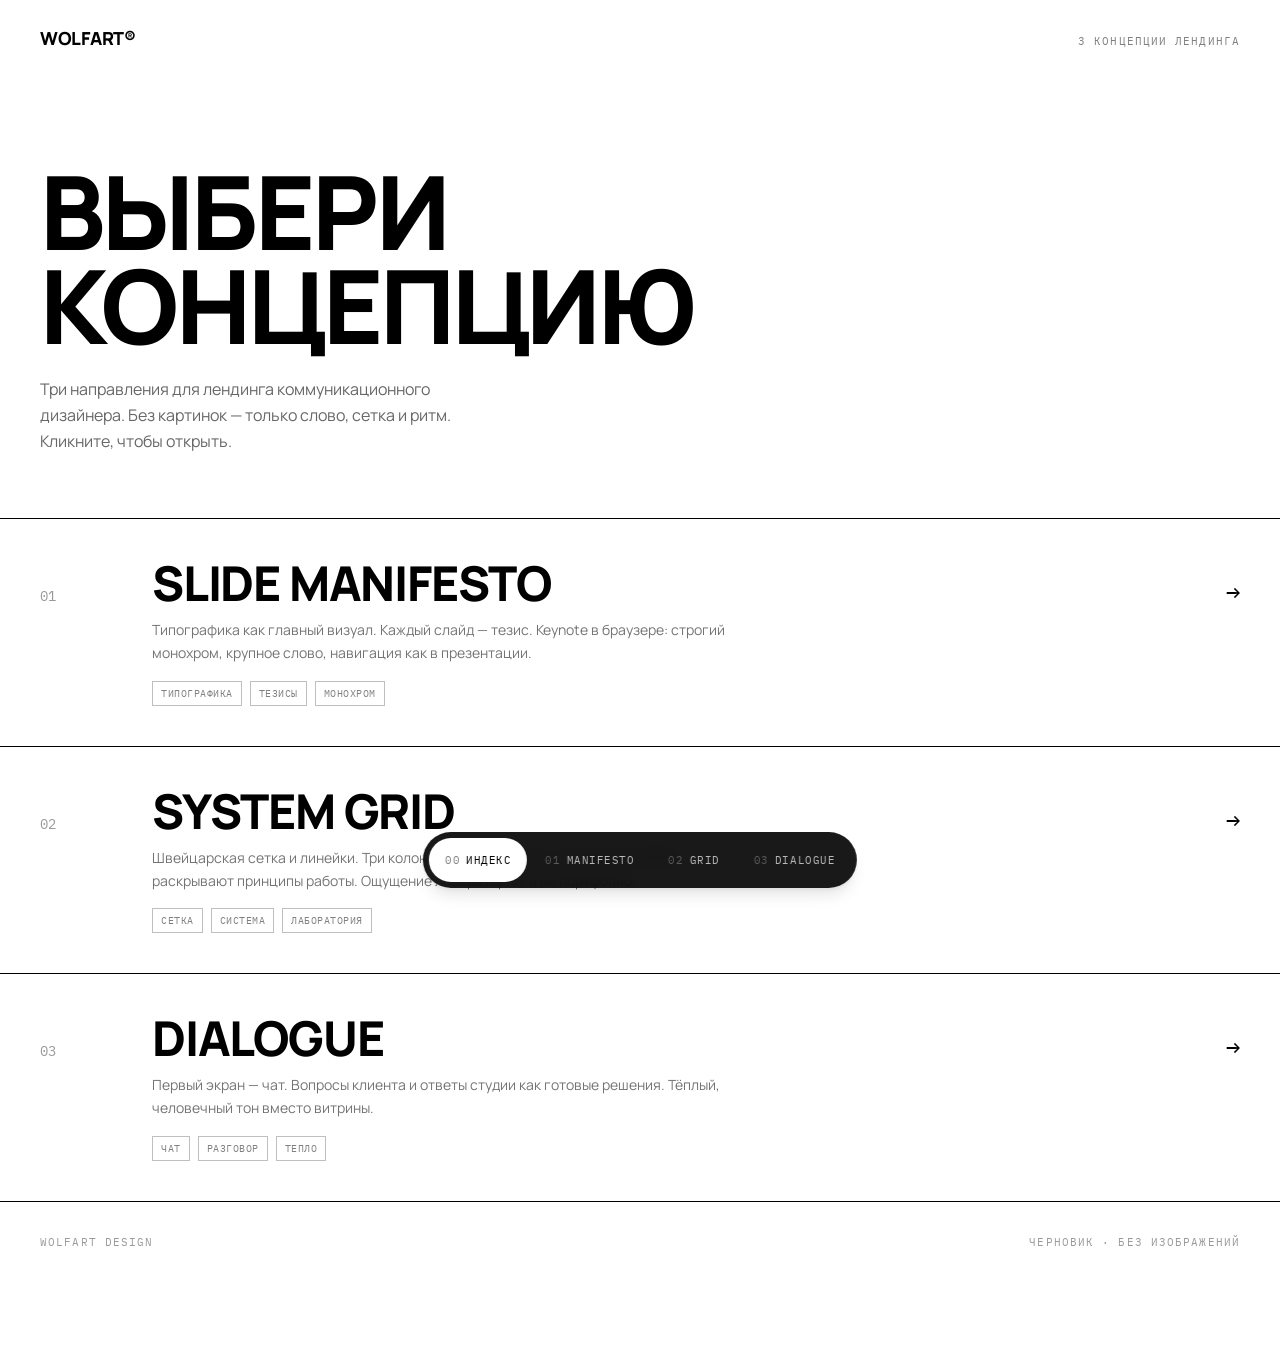
==== index.html @ b58aa755 "Add files via upload" ====
<!doctype html>
<html lang="ru">
  <head>
    <meta charset="UTF-8" />
    <meta name="viewport" content="width=device-width, initial-scale=1.0, viewport-fit=cover" />
    <link rel="preconnect" href="https://fonts.googleapis.com" />
    <link rel="preconnect" href="https://fonts.gstatic.com" crossorigin />
    <link
      href="https://fonts.googleapis.com/css2?family=IBM+Plex+Mono:wght@400;500&family=Manrope:wght@300;400;500;600;700;800&display=swap"
      rel="stylesheet"
    />
    <title>WOLFART Design — 3 концепции лендинга</title>
    <script type="module" crossorigin src="./assets/index-DZqx8m9X.js"></script>
    <link rel="stylesheet" crossorigin href="./assets/index-DM4PFyX5.css">
  </head>
  <body>
    <div id="root"></div>
  </body>
</html>
---- assets/index-DM4PFyX5.css ----
*,:before,:after{--tw-border-spacing-x: 0;--tw-border-spacing-y: 0;--tw-translate-x: 0;--tw-translate-y: 0;--tw-rotate: 0;--tw-skew-x: 0;--tw-skew-y: 0;--tw-scale-x: 1;--tw-scale-y: 1;--tw-pan-x: ;--tw-pan-y: ;--tw-pinch-zoom: ;--tw-scroll-snap-strictness: proximity;--tw-gradient-from-position: ;--tw-gradient-via-position: ;--tw-gradient-to-position: ;--tw-ordinal: ;--tw-slashed-zero: ;--tw-numeric-figure: ;--tw-numeric-spacing: ;--tw-numeric-fraction: ;--tw-ring-inset: ;--tw-ring-offset-width: 0px;--tw-ring-offset-color: #fff;--tw-ring-color: rgb(59 130 246 / .5);--tw-ring-offset-shadow: 0 0 #0000;--tw-ring-shadow: 0 0 #0000;--tw-shadow: 0 0 #0000;--tw-shadow-colored: 0 0 #0000;--tw-blur: ;--tw-brightness: ;--tw-contrast: ;--tw-grayscale: ;--tw-hue-rotate: ;--tw-invert: ;--tw-saturate: ;--tw-sepia: ;--tw-drop-shadow: ;--tw-backdrop-blur: ;--tw-backdrop-brightness: ;--tw-backdrop-contrast: ;--tw-backdrop-grayscale: ;--tw-backdrop-hue-rotate: ;--tw-backdrop-invert: ;--tw-backdrop-opacity: ;--tw-backdrop-saturate: ;--tw-backdrop-sepia: ;--tw-contain-size: ;--tw-contain-layout: ;--tw-contain-paint: ;--tw-contain-style: }::backdrop{--tw-border-spacing-x: 0;--tw-border-spacing-y: 0;--tw-translate-x: 0;--tw-translate-y: 0;--tw-rotate: 0;--tw-skew-x: 0;--tw-skew-y: 0;--tw-scale-x: 1;--tw-scale-y: 1;--tw-pan-x: ;--tw-pan-y: ;--tw-pinch-zoom: ;--tw-scroll-snap-strictness: proximity;--tw-gradient-from-position: ;--tw-gradient-via-position: ;--tw-gradient-to-position: ;--tw-ordinal: ;--tw-slashed-zero: ;--tw-numeric-figure: ;--tw-numeric-spacing: ;--tw-numeric-fraction: ;--tw-ring-inset: ;--tw-ring-offset-width: 0px;--tw-ring-offset-color: #fff;--tw-ring-color: rgb(59 130 246 / .5);--tw-ring-offset-shadow: 0 0 #0000;--tw-ring-shadow: 0 0 #0000;--tw-shadow: 0 0 #0000;--tw-shadow-colored: 0 0 #0000;--tw-blur: ;--tw-brightness: ;--tw-contrast: ;--tw-grayscale: ;--tw-hue-rotate: ;--tw-invert: ;--tw-saturate: ;--tw-sepia: ;--tw-drop-shadow: ;--tw-backdrop-blur: ;--tw-backdrop-brightness: ;--tw-backdrop-contrast: ;--tw-backdrop-grayscale: ;--tw-backdrop-hue-rotate: ;--tw-backdrop-invert: ;--tw-backdrop-opacity: ;--tw-backdrop-saturate: ;--tw-backdrop-sepia: ;--tw-contain-size: ;--tw-contain-layout: ;--tw-contain-paint: ;--tw-contain-style: }*,:before,:after{box-sizing:border-box;border-width:0;border-style:solid;border-color:#e5e7eb}:before,:after{--tw-content: ""}html,:host{line-height:1.5;-webkit-text-size-adjust:100%;-moz-tab-size:4;-o-tab-size:4;tab-size:4;font-family:ui-sans-serif,system-ui,sans-serif,"Apple Color Emoji","Segoe UI Emoji",Segoe UI Symbol,"Noto Color Emoji";font-feature-settings:normal;font-variation-settings:normal;-webkit-tap-highlight-color:transparent}body{margin:0;line-height:inherit}hr{height:0;color:inherit;border-top-width:1px}abbr:where([title]){-webkit-text-decoration:underline dotted;text-decoration:underline dotted}h1,h2,h3,h4,h5,h6{font-size:inherit;font-weight:inherit}a{color:inherit;text-decoration:inherit}b,strong{font-weight:bolder}code,kbd,samp,pre{font-family:ui-monospace,SFMono-Regular,Menlo,Monaco,Consolas,Liberation Mono,Courier New,monospace;font-feature-settings:normal;font-variation-settings:normal;font-size:1em}small{font-size:80%}sub,sup{font-size:75%;line-height:0;position:relative;vertical-align:baseline}sub{bottom:-.25em}sup{top:-.5em}table{text-indent:0;border-color:inherit;border-collapse:collapse}button,input,optgroup,select,textarea{font-family:inherit;font-feature-settings:inherit;font-variation-settings:inherit;font-size:100%;font-weight:inherit;line-height:inherit;letter-spacing:inherit;color:inherit;margin:0;padding:0}button,select{text-transform:none}button,input:where([type=button]),input:where([type=reset]),input:where([type=submit]){-webkit-appearance:button;background-color:transparent;background-image:none}:-moz-focusring{outline:auto}:-moz-ui-invalid{box-shadow:none}progress{vertical-align:baseline}::-webkit-inner-spin-button,::-webkit-outer-spin-button{height:auto}[type=search]{-webkit-appearance:textfield;outline-offset:-2px}::-webkit-search-decoration{-webkit-appearance:none}::-webkit-file-upload-button{-webkit-appearance:button;font:inherit}summary{display:list-item}blockquote,dl,dd,h1,h2,h3,h4,h5,h6,hr,figure,p,pre{margin:0}fieldset{margin:0;padding:0}legend{padding:0}ol,ul,menu{list-style:none;margin:0;padding:0}dialog{padding:0}textarea{resize:vertical}input::-moz-placeholder,textarea::-moz-placeholder{opacity:1;color:#9ca3af}input::placeholder,textarea::placeholder{opacity:1;color:#9ca3af}button,[role=button]{cursor:pointer}:disabled{cursor:default}img,svg,video,canvas,audio,iframe,embed,object{display:block;vertical-align:middle}img,video{max-width:100%;height:auto}[hidden]:where(:not([hidden=until-found])){display:none}:root{--background: 0 0% 100%;--foreground: 240 10% 3.9%;--card: 0 0% 100%;--card-foreground: 240 10% 3.9%;--popover: 0 0% 100%;--popover-foreground: 240 10% 3.9%;--primary: 240 5.9% 10%;--primary-foreground: 0 0% 98%;--secondary: 240 4.8% 95.9%;--secondary-foreground: 240 5.9% 10%;--muted: 240 4.8% 95.9%;--muted-foreground: 240 3.8% 46.1%;--accent: 240 4.8% 95.9%;--accent-foreground: 240 5.9% 10%;--destructive: 0 84.2% 60.2%;--destructive-foreground: 0 0% 98%;--border: 240 5.9% 90%;--input: 240 5.9% 90%;--ring: 240 5.9% 10%;--radius: .625rem;--sidebar-background: 0 0% 98%;--sidebar-foreground: 240 5.3% 26.1%;--sidebar-primary: 240 5.9% 10%;--sidebar-primary-foreground: 0 0% 98%;--sidebar-accent: 240 4.8% 95.9%;--sidebar-accent-foreground: 240 5.9% 10%;--sidebar-border: 220 13% 91%;--sidebar-ring: 217.2 91.2% 59.8%}.dark{--background: 240 10% 3.9%;--foreground: 0 0% 98%;--card: 240 10% 3.9%;--card-foreground: 0 0% 98%;--popover: 240 10% 3.9%;--popover-foreground: 0 0% 98%;--primary: 0 0% 98%;--primary-foreground: 240 5.9% 10%;--secondary: 240 3.7% 15.9%;--secondary-foreground: 0 0% 98%;--muted: 240 3.7% 15.9%;--muted-foreground: 240 5% 64.9%;--accent: 240 3.7% 15.9%;--accent-foreground: 0 0% 98%;--destructive: 0 62.8% 30.6%;--destructive-foreground: 0 0% 98%;--border: 240 3.7% 15.9%;--input: 240 3.7% 15.9%;--ring: 240 4.9% 83.9%;--sidebar-background: 240 5.9% 10%;--sidebar-foreground: 240 4.8% 95.9%;--sidebar-primary: 224.3 76.3% 48%;--sidebar-primary-foreground: 0 0% 100%;--sidebar-accent: 240 3.7% 15.9%;--sidebar-accent-foreground: 240 4.8% 95.9%;--sidebar-border: 240 3.7% 15.9%;--sidebar-ring: 217.2 91.2% 59.8%}*{border-color:hsl(var(--border))}body{background-color:hsl(var(--background));color:hsl(var(--foreground))}.sr-only{position:absolute;width:1px;height:1px;padding:0;margin:-1px;overflow:hidden;clip:rect(0,0,0,0);white-space:nowrap;border-width:0}.pointer-events-none{pointer-events:none}.visible{visibility:visible}.invisible{visibility:hidden}.fixed{position:fixed}.absolute{position:absolute}.relative{position:relative}.inset-0{inset:0}.inset-x-0{left:0;right:0}.inset-y-0{top:0;bottom:0}.-bottom-12{bottom:-3rem}.-left-12{left:-3rem}.-left-4{left:-1rem}.-right-12{right:-3rem}.-top-12{top:-3rem}.bottom-0{bottom:0}.bottom-24{bottom:6rem}.bottom-5{bottom:1.25rem}.left-0{left:0}.left-1\/2{left:50%}.left-2{left:.5rem}.left-5{left:1.25rem}.left-\[50\%\]{left:50%}.right-0{right:0}.right-1{right:.25rem}.right-2{right:.5rem}.right-3{right:.75rem}.right-4{right:1rem}.right-5{right:1.25rem}.top-0{top:0}.top-1\.5{top:.375rem}.top-1\/2{top:50%}.top-3\.5{top:.875rem}.top-4{top:1rem}.top-5{top:1.25rem}.top-\[1px\]{top:1px}.top-\[50\%\]{top:50%}.top-\[60\%\]{top:60%}.top-full{top:100%}.isolate{isolation:isolate}.z-10{z-index:10}.z-20{z-index:20}.z-50{z-index:50}.z-\[1\]{z-index:1}.order-first{order:-9999}.order-last{order:9999}.col-start-2{grid-column-start:2}.row-span-2{grid-row:span 2 / span 2}.row-start-1{grid-row-start:1}.\!m-0{margin:0!important}.-mx-1{margin-left:-.25rem;margin-right:-.25rem}.-my-2{margin-top:-.5rem;margin-bottom:-.5rem}.mx-2{margin-left:.5rem;margin-right:.5rem}.mx-3\.5{margin-left:.875rem;margin-right:.875rem}.mx-auto{margin-left:auto;margin-right:auto}.my-0{margin-top:0;margin-bottom:0}.my-0\.5{margin-top:.125rem;margin-bottom:.125rem}.my-1{margin-top:.25rem;margin-bottom:.25rem}.-ml-4{margin-left:-1rem}.-mt-4{margin-top:-1rem}.mb-2{margin-bottom:.5rem}.mb-3{margin-bottom:.75rem}.mb-6{margin-bottom:1.5rem}.ml-1{margin-left:.25rem}.ml-4{margin-left:1rem}.ml-auto{margin-left:auto}.mt-1\.5{margin-top:.375rem}.mt-10{margin-top:2.5rem}.mt-12{margin-top:3rem}.mt-14{margin-top:3.5rem}.mt-2{margin-top:.5rem}.mt-3{margin-top:.75rem}.mt-4{margin-top:1rem}.mt-6{margin-top:1.5rem}.mt-8{margin-top:2rem}.mt-auto{margin-top:auto}.line-clamp-1{overflow:hidden;display:-webkit-box;-webkit-box-orient:vertical;-webkit-line-clamp:1}.line-clamp-2{overflow:hidden;display:-webkit-box;-webkit-box-orient:vertical;-webkit-line-clamp:2}.block{display:block}.inline-block{display:inline-block}.flex{display:flex}.inline-flex{display:inline-flex}.table{display:table}.table-caption{display:table-caption}.table-cell{display:table-cell}.table-row{display:table-row}.grid{display:grid}.hidden{display:none}.aspect-square{aspect-ratio:1 / 1}.aspect-video{aspect-ratio:16 / 9}.size-10{width:2.5rem;height:2.5rem}.size-2{width:.5rem;height:.5rem}.size-2\.5{width:.625rem;height:.625rem}.size-3{width:.75rem;height:.75rem}.size-3\.5{width:.875rem;height:.875rem}.size-4{width:1rem;height:1rem}.size-6{width:1.5rem;height:1.5rem}.size-7{width:1.75rem;height:1.75rem}.size-8{width:2rem;height:2rem}.size-9{width:2.25rem;height:2.25rem}.size-auto{width:auto;height:auto}.size-full{width:100%;height:100%}.h-1\.5{height:.375rem}.h-10{height:2.5rem}.h-11{height:2.75rem}.h-12{height:3rem}.h-2{height:.5rem}.h-2\.5{height:.625rem}.h-4{height:1rem}.h-5{height:1.25rem}.h-6{height:1.5rem}.h-7{height:1.75rem}.h-8{height:2rem}.h-9{height:2.25rem}.h-\[1\.15rem\]{height:1.15rem}.h-\[2px\]{height:2px}.h-\[46vh\]{height:46vh}.h-\[calc\(100\%-1px\)\]{height:calc(100% - 1px)}.h-\[var\(--radix-navigation-menu-viewport-height\)\]{height:var(--radix-navigation-menu-viewport-height)}.h-\[var\(--radix-select-trigger-height\)\]{height:var(--radix-select-trigger-height)}.h-auto{height:auto}.h-full{height:100%}.h-px{height:1px}.h-svh{height:100svh}.max-h-\[300px\]{max-height:300px}.min-h-0{min-height:0px}.min-h-16{min-height:4rem}.min-h-4{min-height:1rem}.min-h-\[100dvh\]{min-height:100dvh}.min-h-\[320px\]{min-height:320px}.min-h-\[44px\]{min-height:44px}.min-h-svh{min-height:100svh}.w-0{width:0px}.w-1{width:.25rem}.w-1\.5{width:.375rem}.w-11{width:2.75rem}.w-12{width:3rem}.w-2{width:.5rem}.w-2\.5{width:.625rem}.w-3{width:.75rem}.w-3\/4{width:75%}.w-4{width:1rem}.w-5{width:1.25rem}.w-64{width:16rem}.w-72{width:18rem}.w-8{width:2rem}.w-9{width:2.25rem}.w-\[100px\]{width:100px}.w-auto{width:auto}.w-fit{width:-moz-fit-content;width:fit-content}.w-full{width:100%}.w-max{width:-moz-max-content;width:max-content}.w-px{width:1px}.min-w-0{min-width:0px}.min-w-10{min-width:2.5rem}.min-w-5{min-width:1.25rem}.min-w-8{min-width:2rem}.min-w-9{min-width:2.25rem}.min-w-\[12rem\]{min-width:12rem}.min-w-\[8rem\]{min-width:8rem}.min-w-\[var\(--radix-select-trigger-width\)\]{min-width:var(--radix-select-trigger-width)}.max-w-3xl{max-width:48rem}.max-w-\[85\%\]{max-width:85%}.max-w-\[calc\(100\%-2rem\)\]{max-width:calc(100% - 2rem)}.max-w-lg{max-width:32rem}.max-w-max{max-width:-moz-max-content;max-width:max-content}.max-w-md{max-width:28rem}.max-w-sm{max-width:24rem}.max-w-xl{max-width:36rem}.flex-1{flex:1 1 0%}.shrink-0{flex-shrink:0}.grow{flex-grow:1}.grow-0{flex-grow:0}.basis-full{flex-basis:100%}.caption-bottom{caption-side:bottom}.border-collapse{border-collapse:collapse}.-translate-x-1\/2{--tw-translate-x: -50%;transform:translate(var(--tw-translate-x),var(--tw-translate-y)) rotate(var(--tw-rotate)) skew(var(--tw-skew-x)) skewY(var(--tw-skew-y)) scaleX(var(--tw-scale-x)) scaleY(var(--tw-scale-y))}.-translate-x-px{--tw-translate-x: -1px;transform:translate(var(--tw-translate-x),var(--tw-translate-y)) rotate(var(--tw-rotate)) skew(var(--tw-skew-x)) skewY(var(--tw-skew-y)) scaleX(var(--tw-scale-x)) scaleY(var(--tw-scale-y))}.-translate-y-1\/2{--tw-translate-y: -50%;transform:translate(var(--tw-translate-x),var(--tw-translate-y)) rotate(var(--tw-rotate)) skew(var(--tw-skew-x)) skewY(var(--tw-skew-y)) scaleX(var(--tw-scale-x)) scaleY(var(--tw-scale-y))}.translate-x-\[-50\%\]{--tw-translate-x: -50%;transform:translate(var(--tw-translate-x),var(--tw-translate-y)) rotate(var(--tw-rotate)) skew(var(--tw-skew-x)) skewY(var(--tw-skew-y)) scaleX(var(--tw-scale-x)) scaleY(var(--tw-scale-y))}.translate-x-px{--tw-translate-x: 1px;transform:translate(var(--tw-translate-x),var(--tw-translate-y)) rotate(var(--tw-rotate)) skew(var(--tw-skew-x)) skewY(var(--tw-skew-y)) scaleX(var(--tw-scale-x)) scaleY(var(--tw-scale-y))}.translate-y-0\.5{--tw-translate-y: .125rem;transform:translate(var(--tw-translate-x),var(--tw-translate-y)) rotate(var(--tw-rotate)) skew(var(--tw-skew-x)) skewY(var(--tw-skew-y)) scaleX(var(--tw-scale-x)) scaleY(var(--tw-scale-y))}.translate-y-\[-50\%\]{--tw-translate-y: -50%;transform:translate(var(--tw-translate-x),var(--tw-translate-y)) rotate(var(--tw-rotate)) skew(var(--tw-skew-x)) skewY(var(--tw-skew-y)) scaleX(var(--tw-scale-x)) scaleY(var(--tw-scale-y))}.translate-y-\[calc\(-50\%_-_2px\)\]{--tw-translate-y: calc(-50% - 2px) ;transform:translate(var(--tw-translate-x),var(--tw-translate-y)) rotate(var(--tw-rotate)) skew(var(--tw-skew-x)) skewY(var(--tw-skew-y)) scaleX(var(--tw-scale-x)) scaleY(var(--tw-scale-y))}.rotate-45{--tw-rotate: 45deg;transform:translate(var(--tw-translate-x),var(--tw-translate-y)) rotate(var(--tw-rotate)) skew(var(--tw-skew-x)) skewY(var(--tw-skew-y)) scaleX(var(--tw-scale-x)) scaleY(var(--tw-scale-y))}.rotate-90{--tw-rotate: 90deg;transform:translate(var(--tw-translate-x),var(--tw-translate-y)) rotate(var(--tw-rotate)) skew(var(--tw-skew-x)) skewY(var(--tw-skew-y)) scaleX(var(--tw-scale-x)) scaleY(var(--tw-scale-y))}.scale-150{--tw-scale-x: 1.5;--tw-scale-y: 1.5;transform:translate(var(--tw-translate-x),var(--tw-translate-y)) rotate(var(--tw-rotate)) skew(var(--tw-skew-x)) skewY(var(--tw-skew-y)) scaleX(var(--tw-scale-x)) scaleY(var(--tw-scale-y))}.transform{transform:translate(var(--tw-translate-x),var(--tw-translate-y)) rotate(var(--tw-rotate)) skew(var(--tw-skew-x)) skewY(var(--tw-skew-y)) scaleX(var(--tw-scale-x)) scaleY(var(--tw-scale-y))}@keyframes caret-blink{0%,70%,to{opacity:1}20%,50%{opacity:0}}.animate-caret-blink{animation:caret-blink 1.25s ease-out infinite}@keyframes pulse{50%{opacity:.5}}.animate-pulse{animation:pulse 2s cubic-bezier(.4,0,.6,1) infinite}@keyframes spin{to{transform:rotate(360deg)}}.animate-spin{animation:spin 1s linear infinite}.cursor-default{cursor:default}.cursor-text{cursor:text}.touch-none{touch-action:none}.select-none{-webkit-user-select:none;-moz-user-select:none;user-select:none}.resize-none{resize:none}.scroll-my-1{scroll-margin-top:.25rem;scroll-margin-bottom:.25rem}.scroll-py-1{scroll-padding-top:.25rem;scroll-padding-bottom:.25rem}.list-disc{list-style-type:disc}.list-none{list-style-type:none}.auto-rows-min{grid-auto-rows:min-content}.grid-cols-2{grid-template-columns:repeat(2,minmax(0,1fr))}.grid-cols-\[0_1fr\]{grid-template-columns:0 1fr}.grid-cols-\[2\.5rem_1fr_auto\]{grid-template-columns:2.5rem 1fr auto}.grid-cols-\[3rem_1fr\]{grid-template-columns:3rem 1fr}.grid-rows-\[0fr\]{grid-template-rows:0fr}.grid-rows-\[1fr\]{grid-template-rows:1fr}.grid-rows-\[auto_auto\]{grid-template-rows:auto auto}.flex-row{flex-direction:row}.flex-col{flex-direction:column}.flex-col-reverse{flex-direction:column-reverse}.flex-wrap{flex-wrap:wrap}.place-content-center{place-content:center}.items-start{align-items:flex-start}.items-end{align-items:flex-end}.items-center{align-items:center}.items-baseline{align-items:baseline}.items-stretch{align-items:stretch}.justify-start{justify-content:flex-start}.justify-center{justify-content:center}.justify-between{justify-content:space-between}.justify-items-start{justify-items:start}.gap-0\.5{gap:.125rem}.gap-1{gap:.25rem}.gap-1\.5{gap:.375rem}.gap-10{gap:2.5rem}.gap-2{gap:.5rem}.gap-2\.5{gap:.625rem}.gap-3{gap:.75rem}.gap-4{gap:1rem}.gap-6{gap:1.5rem}.gap-7{gap:1.75rem}.gap-\[--spacing\(var\(--gap\)\)\]{gap:var(--spacing(var(--gap)))}.gap-x-8{-moz-column-gap:2rem;column-gap:2rem}.gap-y-0\.5{row-gap:.125rem}.gap-y-3{row-gap:.75rem}.divide-y>:not([hidden])~:not([hidden]){--tw-divide-y-reverse: 0;border-top-width:calc(1px * calc(1 - var(--tw-divide-y-reverse)));border-bottom-width:calc(1px * var(--tw-divide-y-reverse))}.divide-black\/10>:not([hidden])~:not([hidden]){border-color:#0000001a}.self-start{align-self:flex-start}.self-end{align-self:flex-end}.self-center{align-self:center}.self-stretch{align-self:stretch}.justify-self-end{justify-self:end}.overflow-auto{overflow:auto}.overflow-hidden{overflow:hidden}.overflow-x-auto{overflow-x:auto}.overflow-y-auto{overflow-y:auto}.overflow-x-hidden{overflow-x:hidden}.whitespace-nowrap{white-space:nowrap}.text-balance{text-wrap:balance}.break-words{overflow-wrap:break-word}.rounded-2xl{border-radius:1rem}.rounded-3xl{border-radius:1.5rem}.rounded-\[2px\]{border-radius:2px}.rounded-\[4px\]{border-radius:4px}.rounded-\[calc\(var\(--radius\)-5px\)\]{border-radius:calc(var(--radius) - 5px)}.rounded-\[inherit\]{border-radius:inherit}.rounded-full{border-radius:9999px}.rounded-lg{border-radius:var(--radius)}.rounded-md{border-radius:calc(var(--radius) - 2px)}.rounded-none{border-radius:0}.rounded-sm{border-radius:calc(var(--radius) - 4px)}.rounded-xl{border-radius:calc(var(--radius) + 4px)}.rounded-xs{border-radius:calc(var(--radius) - 6px)}.rounded-l-md{border-top-left-radius:calc(var(--radius) - 2px);border-bottom-left-radius:calc(var(--radius) - 2px)}.rounded-r-md{border-top-right-radius:calc(var(--radius) - 2px);border-bottom-right-radius:calc(var(--radius) - 2px)}.rounded-bl-sm{border-bottom-left-radius:calc(var(--radius) - 4px)}.rounded-br-sm{border-bottom-right-radius:calc(var(--radius) - 4px)}.rounded-tl-sm{border-top-left-radius:calc(var(--radius) - 4px)}.border{border-width:1px}.border-0{border-width:0px}.border-\[1\.5px\]{border-width:1.5px}.border-y{border-top-width:1px;border-bottom-width:1px}.border-b{border-bottom-width:1px}.border-l{border-left-width:1px}.border-r{border-right-width:1px}.border-t{border-top-width:1px}.border-dashed{border-style:dashed}.border-\[\#e5e5e5\]{--tw-border-opacity: 1;border-color:rgb(229 229 229 / var(--tw-border-opacity, 1))}.border-black{--tw-border-opacity: 1;border-color:rgb(0 0 0 / var(--tw-border-opacity, 1))}.border-black\/10{border-color:#0000001a}.border-black\/25{border-color:#00000040}.border-black\/30{border-color:#0000004d}.border-border{border-color:hsl(var(--border))}.border-border\/50{border-color:hsl(var(--border) / .5)}.border-input{border-color:hsl(var(--input))}.border-primary{border-color:hsl(var(--primary))}.border-sidebar-border{border-color:hsl(var(--sidebar-border))}.border-transparent{border-color:transparent}.border-white\/15{border-color:#ffffff26}.border-white\/25{border-color:#ffffff40}.border-l-transparent{border-left-color:transparent}.border-t-transparent{border-top-color:transparent}.bg-\[\#1a1a1a\]{--tw-bg-opacity: 1;background-color:rgb(26 26 26 / var(--tw-bg-opacity, 1))}.bg-\[\#e30613\]{--tw-bg-opacity: 1;background-color:rgb(227 6 19 / var(--tw-bg-opacity, 1))}.bg-\[\#e5e5e5\]{--tw-bg-opacity: 1;background-color:rgb(229 229 229 / var(--tw-bg-opacity, 1))}.bg-\[\#fafafa\]{--tw-bg-opacity: 1;background-color:rgb(250 250 250 / var(--tw-bg-opacity, 1))}.bg-\[\#ff0\]{--tw-bg-opacity: 1;background-color:rgb(255 255 0 / var(--tw-bg-opacity, 1))}.bg-accent{background-color:hsl(var(--accent))}.bg-background{background-color:hsl(var(--background))}.bg-black{--tw-bg-opacity: 1;background-color:rgb(0 0 0 / var(--tw-bg-opacity, 1))}.bg-black\/10{background-color:#0000001a}.bg-black\/25{background-color:#00000040}.bg-black\/50{background-color:#00000080}.bg-black\/60{background-color:#0009}.bg-black\/90{background-color:#000000e6}.bg-border{background-color:hsl(var(--border))}.bg-card{background-color:hsl(var(--card))}.bg-destructive{--tw-bg-opacity: 1;background-color:hsl(var(--destructive) / var(--tw-bg-opacity, 1))}.bg-foreground{background-color:hsl(var(--foreground))}.bg-green-500{--tw-bg-opacity: 1;background-color:rgb(34 197 94 / var(--tw-bg-opacity, 1))}.bg-input{background-color:hsl(var(--input))}.bg-muted{background-color:hsl(var(--muted))}.bg-muted\/50{background-color:hsl(var(--muted) / .5)}.bg-popover{background-color:hsl(var(--popover))}.bg-primary{background-color:hsl(var(--primary))}.bg-primary\/20{background-color:hsl(var(--primary) / .2)}.bg-secondary{background-color:hsl(var(--secondary))}.bg-sidebar{background-color:hsl(var(--sidebar-background))}.bg-sidebar-border{background-color:hsl(var(--sidebar-border))}.bg-transparent{background-color:transparent}.bg-white{--tw-bg-opacity: 1;background-color:rgb(255 255 255 / var(--tw-bg-opacity, 1))}.bg-white\/15{background-color:#ffffff26}.bg-white\/30{background-color:#ffffff4d}.fill-current{fill:currentColor}.fill-foreground{fill:hsl(var(--foreground))}.fill-primary{fill:hsl(var(--primary))}.p-0{padding:0}.p-1{padding:.25rem}.p-2{padding:.5rem}.p-3{padding:.75rem}.p-4{padding:1rem}.p-5{padding:1.25rem}.p-6{padding:1.5rem}.p-\[3px\]{padding:3px}.p-px{padding:1px}.px-1{padding-left:.25rem;padding-right:.25rem}.px-1\.5{padding-left:.375rem;padding-right:.375rem}.px-2{padding-left:.5rem;padding-right:.5rem}.px-2\.5{padding-left:.625rem;padding-right:.625rem}.px-3{padding-left:.75rem;padding-right:.75rem}.px-4{padding-left:1rem;padding-right:1rem}.px-5{padding-left:1.25rem;padding-right:1.25rem}.px-6{padding-left:1.5rem;padding-right:1.5rem}.py-0\.5{padding-top:.125rem;padding-bottom:.125rem}.py-1{padding-top:.25rem;padding-bottom:.25rem}.py-1\.5{padding-top:.375rem;padding-bottom:.375rem}.py-14{padding-top:3.5rem;padding-bottom:3.5rem}.py-16{padding-top:4rem;padding-bottom:4rem}.py-2{padding-top:.5rem;padding-bottom:.5rem}.py-20{padding-top:5rem;padding-bottom:5rem}.py-3{padding-top:.75rem;padding-bottom:.75rem}.py-3\.5{padding-top:.875rem;padding-bottom:.875rem}.py-4{padding-top:1rem;padding-bottom:1rem}.py-5{padding-top:1.25rem;padding-bottom:1.25rem}.py-6{padding-top:1.5rem;padding-bottom:1.5rem}.py-8{padding-top:2rem;padding-bottom:2rem}.pb-10{padding-bottom:2.5rem}.pb-16{padding-bottom:4rem}.pb-20{padding-bottom:5rem}.pb-24{padding-bottom:6rem}.pb-28{padding-bottom:7rem}.pb-3{padding-bottom:.75rem}.pb-4{padding-bottom:1rem}.pb-\[max\(0\.75rem\,env\(safe-area-inset-bottom\)\)\]{padding-bottom:max(.75rem,env(safe-area-inset-bottom))}.pl-2{padding-left:.5rem}.pl-3{padding-left:.75rem}.pl-4{padding-left:1rem}.pl-8{padding-left:2rem}.pr-1{padding-right:.25rem}.pr-2{padding-right:.5rem}.pr-2\.5{padding-right:.625rem}.pr-3{padding-right:.75rem}.pr-8{padding-right:2rem}.pt-0{padding-top:0}.pt-14{padding-top:3.5rem}.pt-16{padding-top:4rem}.pt-20{padding-top:5rem}.pt-3{padding-top:.75rem}.pt-4{padding-top:1rem}.pt-6{padding-top:1.5rem}.pt-8{padding-top:2rem}.text-left{text-align:left}.text-center{text-align:center}.text-right{text-align:right}.align-middle{vertical-align:middle}.font-grot{font-family:Manrope,system-ui,sans-serif}.font-mono{font-family:ui-monospace,SFMono-Regular,Menlo,Monaco,Consolas,Liberation Mono,Courier New,monospace}.font-plex{font-family:IBM Plex Mono,ui-monospace,monospace}.font-sans{font-family:ui-sans-serif,system-ui,sans-serif,"Apple Color Emoji","Segoe UI Emoji",Segoe UI Symbol,"Noto Color Emoji"}.text-2xl{font-size:1.5rem;line-height:2rem}.text-3xl{font-size:1.875rem;line-height:2.25rem}.text-4xl{font-size:2.25rem;line-height:2.5rem}.text-\[0\.8rem\]{font-size:.8rem}.text-\[10px\]{font-size:10px}.text-\[11px\]{font-size:11px}.text-\[11vw\]{font-size:11vw}.text-\[13vw\]{font-size:13vw}.text-\[15px\]{font-size:15px}.text-\[8vw\]{font-size:8vw}.text-\[9\.5vw\]{font-size:9.5vw}.text-base{font-size:1rem;line-height:1.5rem}.text-lg{font-size:1.125rem;line-height:1.75rem}.text-sm{font-size:.875rem;line-height:1.25rem}.text-sm\/relaxed{font-size:.875rem;line-height:1.625}.text-xl{font-size:1.25rem;line-height:1.75rem}.text-xs{font-size:.75rem;line-height:1rem}.font-bold{font-weight:700}.font-extrabold{font-weight:800}.font-medium{font-weight:500}.font-normal{font-weight:400}.font-semibold{font-weight:600}.uppercase{text-transform:uppercase}.normal-case{text-transform:none}.tabular-nums{--tw-numeric-spacing: tabular-nums;font-variant-numeric:var(--tw-ordinal) var(--tw-slashed-zero) var(--tw-numeric-figure) var(--tw-numeric-spacing) var(--tw-numeric-fraction)}.leading-\[0\.92\]{line-height:.92}.leading-\[0\.98\]{line-height:.98}.leading-\[0\.9\]{line-height:.9}.leading-\[1\.05\]{line-height:1.05}.leading-none{line-height:1}.leading-normal{line-height:1.5}.leading-relaxed{line-height:1.625}.leading-snug{line-height:1.375}.tracking-\[-0\.02em\]{letter-spacing:-.02em}.tracking-\[-0\.03em\]{letter-spacing:-.03em}.tracking-\[-0\.04em\]{letter-spacing:-.04em}.tracking-\[0\.25em\]{letter-spacing:.25em}.tracking-\[0\.3em\]{letter-spacing:.3em}.tracking-tight{letter-spacing:-.025em}.tracking-wider{letter-spacing:.05em}.tracking-widest{letter-spacing:.1em}.text-\[\#1a1a1a\]{--tw-text-opacity: 1;color:rgb(26 26 26 / var(--tw-text-opacity, 1))}.text-\[\#c9b800\]{--tw-text-opacity: 1;color:rgb(201 184 0 / var(--tw-text-opacity, 1))}.text-\[\#e30613\]{--tw-text-opacity: 1;color:rgb(227 6 19 / var(--tw-text-opacity, 1))}.text-\[\#ff0\]{--tw-text-opacity: 1;color:rgb(255 255 0 / var(--tw-text-opacity, 1))}.text-accent-foreground{color:hsl(var(--accent-foreground))}.text-background{color:hsl(var(--background))}.text-black{--tw-text-opacity: 1;color:rgb(0 0 0 / var(--tw-text-opacity, 1))}.text-black\/30{color:#0000004d}.text-black\/35{color:#00000059}.text-black\/40{color:#0006}.text-black\/45{color:#00000073}.text-black\/50{color:#00000080}.text-black\/55{color:#0000008c}.text-black\/60{color:#0009}.text-black\/70{color:#000000b3}.text-black\/75{color:#000000bf}.text-card-foreground{color:hsl(var(--card-foreground))}.text-current{color:currentColor}.text-destructive{--tw-text-opacity: 1;color:hsl(var(--destructive) / var(--tw-text-opacity, 1))}.text-foreground{color:hsl(var(--foreground))}.text-muted-foreground{color:hsl(var(--muted-foreground))}.text-popover-foreground{color:hsl(var(--popover-foreground))}.text-primary{color:hsl(var(--primary))}.text-primary-foreground{color:hsl(var(--primary-foreground))}.text-secondary-foreground{color:hsl(var(--secondary-foreground))}.text-sidebar-foreground{color:hsl(var(--sidebar-foreground))}.text-sidebar-foreground\/70{color:hsl(var(--sidebar-foreground) / .7)}.text-white{--tw-text-opacity: 1;color:rgb(255 255 255 / var(--tw-text-opacity, 1))}.text-white\/45{color:#ffffff73}.text-white\/50{color:#ffffff80}.text-white\/70{color:#ffffffb3}.text-white\/75{color:#ffffffbf}.text-white\/85{color:#ffffffd9}.underline{text-decoration-line:underline}.decoration-\[\#e30613\]{text-decoration-color:#e30613}.underline-offset-4{text-underline-offset:4px}.opacity-0{opacity:0}.opacity-20{opacity:.2}.opacity-40{opacity:.4}.opacity-50{opacity:.5}.opacity-60{opacity:.6}.opacity-70{opacity:.7}.shadow{--tw-shadow: 0 1px 3px 0 rgb(0 0 0 / .1), 0 1px 2px -1px rgb(0 0 0 / .1);--tw-shadow-colored: 0 1px 3px 0 var(--tw-shadow-color), 0 1px 2px -1px var(--tw-shadow-color);box-shadow:var(--tw-ring-offset-shadow, 0 0 #0000),var(--tw-ring-shadow, 0 0 #0000),var(--tw-shadow)}.shadow-2xl{--tw-shadow: 0 25px 50px -12px rgb(0 0 0 / .25);--tw-shadow-colored: 0 25px 50px -12px var(--tw-shadow-color);box-shadow:var(--tw-ring-offset-shadow, 0 0 #0000),var(--tw-ring-shadow, 0 0 #0000),var(--tw-shadow)}.shadow-\[0_0_0_1px_hsl\(var\(--sidebar-border\)\)\]{--tw-shadow: 0 0 0 1px hsl(var(--sidebar-border));--tw-shadow-colored: 0 0 0 1px var(--tw-shadow-color);box-shadow:var(--tw-ring-offset-shadow, 0 0 #0000),var(--tw-ring-shadow, 0 0 #0000),var(--tw-shadow)}.shadow-lg{--tw-shadow: 0 10px 15px -3px rgb(0 0 0 / .1), 0 4px 6px -4px rgb(0 0 0 / .1);--tw-shadow-colored: 0 10px 15px -3px var(--tw-shadow-color), 0 4px 6px -4px var(--tw-shadow-color);box-shadow:var(--tw-ring-offset-shadow, 0 0 #0000),var(--tw-ring-shadow, 0 0 #0000),var(--tw-shadow)}.shadow-md{--tw-shadow: 0 4px 6px -1px rgb(0 0 0 / .1), 0 2px 4px -2px rgb(0 0 0 / .1);--tw-shadow-colored: 0 4px 6px -1px var(--tw-shadow-color), 0 2px 4px -2px var(--tw-shadow-color);box-shadow:var(--tw-ring-offset-shadow, 0 0 #0000),var(--tw-ring-shadow, 0 0 #0000),var(--tw-shadow)}.shadow-none{--tw-shadow: 0 0 #0000;--tw-shadow-colored: 0 0 #0000;box-shadow:var(--tw-ring-offset-shadow, 0 0 #0000),var(--tw-ring-shadow, 0 0 #0000),var(--tw-shadow)}.shadow-sm{--tw-shadow: 0 1px 2px 0 rgb(0 0 0 / .05);--tw-shadow-colored: 0 1px 2px 0 var(--tw-shadow-color);box-shadow:var(--tw-ring-offset-shadow, 0 0 #0000),var(--tw-ring-shadow, 0 0 #0000),var(--tw-shadow)}.shadow-xl{--tw-shadow: 0 20px 25px -5px rgb(0 0 0 / .1), 0 8px 10px -6px rgb(0 0 0 / .1);--tw-shadow-colored: 0 20px 25px -5px var(--tw-shadow-color), 0 8px 10px -6px var(--tw-shadow-color);box-shadow:var(--tw-ring-offset-shadow, 0 0 #0000),var(--tw-ring-shadow, 0 0 #0000),var(--tw-shadow)}.shadow-xs{--tw-shadow: 0 1px 2px 0 rgb(0 0 0 / .05);--tw-shadow-colored: 0 1px 2px 0 var(--tw-shadow-color);box-shadow:var(--tw-ring-offset-shadow, 0 0 #0000),var(--tw-ring-shadow, 0 0 #0000),var(--tw-shadow)}.outline-none{outline:2px solid transparent;outline-offset:2px}.outline{outline-style:solid}.ring-0{--tw-ring-offset-shadow: var(--tw-ring-inset) 0 0 0 var(--tw-ring-offset-width) var(--tw-ring-offset-color);--tw-ring-shadow: var(--tw-ring-inset) 0 0 0 calc(0px + var(--tw-ring-offset-width)) var(--tw-ring-color);box-shadow:var(--tw-ring-offset-shadow),var(--tw-ring-shadow),var(--tw-shadow, 0 0 #0000)}.ring-ring\/50{--tw-ring-color: hsl(var(--ring) / .5)}.ring-sidebar-ring{--tw-ring-color: hsl(var(--sidebar-ring))}.ring-offset-background{--tw-ring-offset-color: hsl(var(--background))}.filter{filter:var(--tw-blur) var(--tw-brightness) var(--tw-contrast) var(--tw-grayscale) var(--tw-hue-rotate) var(--tw-invert) var(--tw-saturate) var(--tw-sepia) var(--tw-drop-shadow)}.backdrop-blur{--tw-backdrop-blur: blur(8px);-webkit-backdrop-filter:var(--tw-backdrop-blur) var(--tw-backdrop-brightness) var(--tw-backdrop-contrast) var(--tw-backdrop-grayscale) var(--tw-backdrop-hue-rotate) var(--tw-backdrop-invert) var(--tw-backdrop-opacity) var(--tw-backdrop-saturate) var(--tw-backdrop-sepia);backdrop-filter:var(--tw-backdrop-blur) var(--tw-backdrop-brightness) var(--tw-backdrop-contrast) var(--tw-backdrop-grayscale) var(--tw-backdrop-hue-rotate) var(--tw-backdrop-invert) var(--tw-backdrop-opacity) var(--tw-backdrop-saturate) var(--tw-backdrop-sepia)}.transition{transition-property:color,background-color,border-color,text-decoration-color,fill,stroke,opacity,box-shadow,transform,filter,backdrop-filter;transition-timing-function:cubic-bezier(.4,0,.2,1);transition-duration:.15s}.transition-\[color\,box-shadow\]{transition-property:color,box-shadow;transition-timing-function:cubic-bezier(.4,0,.2,1);transition-duration:.15s}.transition-\[left\,right\,width\]{transition-property:left,right,width;transition-timing-function:cubic-bezier(.4,0,.2,1);transition-duration:.15s}.transition-\[margin\,opacity\]{transition-property:margin,opacity;transition-timing-function:cubic-bezier(.4,0,.2,1);transition-duration:.15s}.transition-\[width\,height\,padding\]{transition-property:width,height,padding;transition-timing-function:cubic-bezier(.4,0,.2,1);transition-duration:.15s}.transition-\[width\]{transition-property:width;transition-timing-function:cubic-bezier(.4,0,.2,1);transition-duration:.15s}.transition-all{transition-property:all;transition-timing-function:cubic-bezier(.4,0,.2,1);transition-duration:.15s}.transition-colors{transition-property:color,background-color,border-color,text-decoration-color,fill,stroke;transition-timing-function:cubic-bezier(.4,0,.2,1);transition-duration:.15s}.transition-none{transition-property:none}.transition-opacity{transition-property:opacity;transition-timing-function:cubic-bezier(.4,0,.2,1);transition-duration:.15s}.transition-shadow{transition-property:box-shadow;transition-timing-function:cubic-bezier(.4,0,.2,1);transition-duration:.15s}.transition-transform{transition-property:transform;transition-timing-function:cubic-bezier(.4,0,.2,1);transition-duration:.15s}.duration-100{transition-duration:.1s}.duration-1000{transition-duration:1s}.duration-200{transition-duration:.2s}.duration-300{transition-duration:.3s}.duration-500{transition-duration:.5s}.duration-700{transition-duration:.7s}.ease-in-out{transition-timing-function:cubic-bezier(.4,0,.2,1)}.ease-linear{transition-timing-function:linear}.ease-out{transition-timing-function:cubic-bezier(0,0,.2,1)}@keyframes enter{0%{opacity:var(--tw-enter-opacity, 1);transform:translate3d(var(--tw-enter-translate-x, 0),var(--tw-enter-translate-y, 0),0) scale3d(var(--tw-enter-scale, 1),var(--tw-enter-scale, 1),var(--tw-enter-scale, 1)) rotate(var(--tw-enter-rotate, 0))}}@keyframes exit{to{opacity:var(--tw-exit-opacity, 1);transform:translate3d(var(--tw-exit-translate-x, 0),var(--tw-exit-translate-y, 0),0) scale3d(var(--tw-exit-scale, 1),var(--tw-exit-scale, 1),var(--tw-exit-scale, 1)) rotate(var(--tw-exit-rotate, 0))}}.animate-in{animation-name:enter;animation-duration:.15s;--tw-enter-opacity: initial;--tw-enter-scale: initial;--tw-enter-rotate: initial;--tw-enter-translate-x: initial;--tw-enter-translate-y: initial}.fade-in-0{--tw-enter-opacity: 0}.zoom-in-95{--tw-enter-scale: .95}.duration-100{animation-duration:.1s}.duration-1000{animation-duration:1s}.duration-200{animation-duration:.2s}.duration-300{animation-duration:.3s}.duration-500{animation-duration:.5s}.duration-700{animation-duration:.7s}.ease-in-out{animation-timing-function:cubic-bezier(.4,0,.2,1)}.ease-linear{animation-timing-function:linear}.ease-out{animation-timing-function:cubic-bezier(0,0,.2,1)}.\[--cell-size\:--spacing\(8\)\]{--cell-size: var(--spacing(8))}html{scroll-behavior:smooth}body{font-family:Manrope,system-ui,sans-serif;-webkit-font-smoothing:antialiased}::-moz-selection{background:#ff0;color:#000}::selection{background:#ff0;color:#000}@keyframes wordUp{0%{transform:translate3d(0,110%,0)}to{transform:translateZ(0)}}.word-mask{display:inline-block;overflow:hidden;vertical-align:bottom;padding-bottom:.08em;margin-bottom:-.08em}.word-mask>span{display:inline-block;transform:translate3d(0,110%,0);animation:wordUp .7s cubic-bezier(.2,1,.3,1) forwards}@keyframes metaIn{0%{opacity:0;transform:translateY(12px)}to{opacity:1;transform:translateY(0)}}.meta-in{animation:metaIn .6s cubic-bezier(.2,1,.3,1) both}@keyframes marquee{0%{transform:translate(0)}to{transform:translate(-50%)}}.marquee-track{display:flex;width:-moz-max-content;width:max-content;animation:marquee 28s linear infinite}@keyframes typingDot{0%,60%,to{transform:translateY(0);opacity:.35}30%{transform:translateY(-4px);opacity:1}}.typing-dot{animation:typingDot 1s ease-in-out infinite}@keyframes bubbleIn{0%{opacity:0;transform:translateY(14px) scale(.98)}to{opacity:1;transform:translateY(0) scale(1)}}.bubble-in{animation:bubbleIn .45s cubic-bezier(.2,1,.3,1) both}@keyframes caretBlink{0%,45%{opacity:1}50%,95%{opacity:0}}.caret{animation:caretBlink 1.1s steps(1) infinite}.link-underline{position:relative}.link-underline:after{content:"";position:absolute;left:0;bottom:-2px;height:1px;width:0;background:currentColor;transition:width .3s cubic-bezier(.2,1,.3,1)}.link-underline:hover:after{width:100%}@media(prefers-reduced-motion:reduce){.marquee-track,.typing-dot,.caret{animation:none!important}.word-mask>span{animation-duration:.01s}}.selection\:bg-primary *::-moz-selection{background-color:hsl(var(--primary))}.selection\:bg-primary *::selection{background-color:hsl(var(--primary))}.selection\:text-primary-foreground *::-moz-selection{color:hsl(var(--primary-foreground))}.selection\:text-primary-foreground *::selection{color:hsl(var(--primary-foreground))}.selection\:bg-primary::-moz-selection{background-color:hsl(var(--primary))}.selection\:bg-primary::selection{background-color:hsl(var(--primary))}.selection\:text-primary-foreground::-moz-selection{color:hsl(var(--primary-foreground))}.selection\:text-primary-foreground::selection{color:hsl(var(--primary-foreground))}.file\:inline-flex::file-selector-button{display:inline-flex}.file\:h-7::file-selector-button{height:1.75rem}.file\:border-0::file-selector-button{border-width:0px}.file\:bg-transparent::file-selector-button{background-color:transparent}.file\:text-sm::file-selector-button{font-size:.875rem;line-height:1.25rem}.file\:font-medium::file-selector-button{font-weight:500}.file\:text-foreground::file-selector-button{color:hsl(var(--foreground))}.placeholder\:text-muted-foreground::-moz-placeholder{color:hsl(var(--muted-foreground))}.placeholder\:text-muted-foreground::placeholder{color:hsl(var(--muted-foreground))}.after\:absolute:after{content:var(--tw-content);position:absolute}.after\:-inset-2:after{content:var(--tw-content);inset:-.5rem}.after\:inset-y-0:after{content:var(--tw-content);top:0;bottom:0}.after\:left-1\/2:after{content:var(--tw-content);left:50%}.after\:w-1:after{content:var(--tw-content);width:.25rem}.after\:w-\[2px\]:after{content:var(--tw-content);width:2px}.after\:-translate-x-1\/2:after{content:var(--tw-content);--tw-translate-x: -50%;transform:translate(var(--tw-translate-x),var(--tw-translate-y)) rotate(var(--tw-rotate)) skew(var(--tw-skew-x)) skewY(var(--tw-skew-y)) scaleX(var(--tw-scale-x)) scaleY(var(--tw-scale-y))}.first\:rounded-l-md:first-child{border-top-left-radius:calc(var(--radius) - 2px);border-bottom-left-radius:calc(var(--radius) - 2px)}.first\:border-l:first-child{border-left-width:1px}.last\:mt-0:last-child{margin-top:0}.last\:rounded-r-md:last-child{border-top-right-radius:calc(var(--radius) - 2px);border-bottom-right-radius:calc(var(--radius) - 2px)}.last\:border-b-0:last-child{border-bottom-width:0px}.hover\:scale-\[1\.03\]:hover{--tw-scale-x: 1.03;--tw-scale-y: 1.03;transform:translate(var(--tw-translate-x),var(--tw-translate-y)) rotate(var(--tw-rotate)) skew(var(--tw-skew-x)) skewY(var(--tw-skew-y)) scaleX(var(--tw-scale-x)) scaleY(var(--tw-scale-y))}.hover\:bg-\[\#f7f7f7\]:hover{--tw-bg-opacity: 1;background-color:rgb(247 247 247 / var(--tw-bg-opacity, 1))}.hover\:bg-accent:hover{background-color:hsl(var(--accent))}.hover\:bg-black:hover{--tw-bg-opacity: 1;background-color:rgb(0 0 0 / var(--tw-bg-opacity, 1))}.hover\:bg-destructive\/90:hover{background-color:hsl(var(--destructive) / .9)}.hover\:bg-muted:hover{background-color:hsl(var(--muted))}.hover\:bg-muted\/50:hover{background-color:hsl(var(--muted) / .5)}.hover\:bg-primary\/90:hover{background-color:hsl(var(--primary) / .9)}.hover\:bg-secondary\/80:hover{background-color:hsl(var(--secondary) / .8)}.hover\:bg-sidebar-accent:hover{background-color:hsl(var(--sidebar-accent))}.hover\:bg-white:hover{--tw-bg-opacity: 1;background-color:rgb(255 255 255 / var(--tw-bg-opacity, 1))}.hover\:text-\[\#e30613\]:hover{--tw-text-opacity: 1;color:rgb(227 6 19 / var(--tw-text-opacity, 1))}.hover\:text-accent-foreground:hover{color:hsl(var(--accent-foreground))}.hover\:text-black:hover{--tw-text-opacity: 1;color:rgb(0 0 0 / var(--tw-text-opacity, 1))}.hover\:text-foreground:hover{color:hsl(var(--foreground))}.hover\:text-muted-foreground:hover{color:hsl(var(--muted-foreground))}.hover\:text-sidebar-accent-foreground:hover{color:hsl(var(--sidebar-accent-foreground))}.hover\:text-white:hover{--tw-text-opacity: 1;color:rgb(255 255 255 / var(--tw-text-opacity, 1))}.hover\:underline:hover{text-decoration-line:underline}.hover\:opacity-100:hover{opacity:1}.hover\:shadow-\[0_0_0_1px_hsl\(var\(--sidebar-accent\)\)\]:hover{--tw-shadow: 0 0 0 1px hsl(var(--sidebar-accent));--tw-shadow-colored: 0 0 0 1px var(--tw-shadow-color);box-shadow:var(--tw-ring-offset-shadow, 0 0 #0000),var(--tw-ring-shadow, 0 0 #0000),var(--tw-shadow)}.hover\:ring-4:hover{--tw-ring-offset-shadow: var(--tw-ring-inset) 0 0 0 var(--tw-ring-offset-width) var(--tw-ring-offset-color);--tw-ring-shadow: var(--tw-ring-inset) 0 0 0 calc(4px + var(--tw-ring-offset-width)) var(--tw-ring-color);box-shadow:var(--tw-ring-offset-shadow),var(--tw-ring-shadow),var(--tw-shadow, 0 0 #0000)}.hover\:after\:bg-sidebar-border:hover:after{content:var(--tw-content);background-color:hsl(var(--sidebar-border))}.focus\:z-10:focus{z-index:10}.focus\:bg-accent:focus{background-color:hsl(var(--accent))}.focus\:text-accent-foreground:focus{color:hsl(var(--accent-foreground))}.focus\:ring-2:focus{--tw-ring-offset-shadow: var(--tw-ring-inset) 0 0 0 var(--tw-ring-offset-width) var(--tw-ring-offset-color);--tw-ring-shadow: var(--tw-ring-inset) 0 0 0 calc(2px + var(--tw-ring-offset-width)) var(--tw-ring-color);box-shadow:var(--tw-ring-offset-shadow),var(--tw-ring-shadow),var(--tw-shadow, 0 0 #0000)}.focus\:ring-ring:focus{--tw-ring-color: hsl(var(--ring))}.focus\:ring-offset-2:focus{--tw-ring-offset-width: 2px}.focus-visible\:z-10:focus-visible{z-index:10}.focus-visible\:border-ring:focus-visible{border-color:hsl(var(--ring))}.focus-visible\:outline-1:focus-visible{outline-width:1px}.focus-visible\:outline-ring:focus-visible{outline-color:hsl(var(--ring))}.focus-visible\:ring-0:focus-visible{--tw-ring-offset-shadow: var(--tw-ring-inset) 0 0 0 var(--tw-ring-offset-width) var(--tw-ring-offset-color);--tw-ring-shadow: var(--tw-ring-inset) 0 0 0 calc(0px + var(--tw-ring-offset-width)) var(--tw-ring-color);box-shadow:var(--tw-ring-offset-shadow),var(--tw-ring-shadow),var(--tw-shadow, 0 0 #0000)}.focus-visible\:ring-1:focus-visible{--tw-ring-offset-shadow: var(--tw-ring-inset) 0 0 0 var(--tw-ring-offset-width) var(--tw-ring-offset-color);--tw-ring-shadow: var(--tw-ring-inset) 0 0 0 calc(1px + var(--tw-ring-offset-width)) var(--tw-ring-color);box-shadow:var(--tw-ring-offset-shadow),var(--tw-ring-shadow),var(--tw-shadow, 0 0 #0000)}.focus-visible\:ring-2:focus-visible{--tw-ring-offset-shadow: var(--tw-ring-inset) 0 0 0 var(--tw-ring-offset-width) var(--tw-ring-offset-color);--tw-ring-shadow: var(--tw-ring-inset) 0 0 0 calc(2px + var(--tw-ring-offset-width)) var(--tw-ring-color);box-shadow:var(--tw-ring-offset-shadow),var(--tw-ring-shadow),var(--tw-shadow, 0 0 #0000)}.focus-visible\:ring-4:focus-visible{--tw-ring-offset-shadow: var(--tw-ring-inset) 0 0 0 var(--tw-ring-offset-width) var(--tw-ring-offset-color);--tw-ring-shadow: var(--tw-ring-inset) 0 0 0 calc(4px + var(--tw-ring-offset-width)) var(--tw-ring-color);box-shadow:var(--tw-ring-offset-shadow),var(--tw-ring-shadow),var(--tw-shadow, 0 0 #0000)}.focus-visible\:ring-\[3px\]:focus-visible{--tw-ring-offset-shadow: var(--tw-ring-inset) 0 0 0 var(--tw-ring-offset-width) var(--tw-ring-offset-color);--tw-ring-shadow: var(--tw-ring-inset) 0 0 0 calc(3px + var(--tw-ring-offset-width)) var(--tw-ring-color);box-shadow:var(--tw-ring-offset-shadow),var(--tw-ring-shadow),var(--tw-shadow, 0 0 #0000)}.focus-visible\:ring-destructive\/20:focus-visible{--tw-ring-color: hsl(var(--destructive) / .2)}.focus-visible\:ring-ring:focus-visible{--tw-ring-color: hsl(var(--ring))}.focus-visible\:ring-ring\/50:focus-visible{--tw-ring-color: hsl(var(--ring) / .5)}.focus-visible\:ring-offset-1:focus-visible{--tw-ring-offset-width: 1px}.active\:bg-sidebar-accent:active{background-color:hsl(var(--sidebar-accent))}.active\:text-sidebar-accent-foreground:active{color:hsl(var(--sidebar-accent-foreground))}.disabled\:pointer-events-none:disabled{pointer-events:none}.disabled\:cursor-not-allowed:disabled{cursor:not-allowed}.disabled\:opacity-50:disabled{opacity:.5}.group\/menu-item:focus-within .group-focus-within\/menu-item\:opacity-100{opacity:1}.group:hover .group-hover\:translate-x-2{--tw-translate-x: .5rem;transform:translate(var(--tw-translate-x),var(--tw-translate-y)) rotate(var(--tw-rotate)) skew(var(--tw-skew-x)) skewY(var(--tw-skew-y)) scaleX(var(--tw-scale-x)) scaleY(var(--tw-scale-y))}.group:hover .group-hover\:border-white\/15{border-color:#ffffff26}.group:hover .group-hover\:border-white\/30{border-color:#ffffff4d}.group:hover .group-hover\:text-\[\#e30613\]{--tw-text-opacity: 1;color:rgb(227 6 19 / var(--tw-text-opacity, 1))}.group:hover .group-hover\:text-\[\#ff0\]{--tw-text-opacity: 1;color:rgb(255 255 0 / var(--tw-text-opacity, 1))}.group:hover .group-hover\:text-white\/50{color:#ffffff80}.group:hover .group-hover\:text-white\/60{color:#fff9}.group:hover .group-hover\:text-white\/70{color:#ffffffb3}.group:hover .group-hover\:text-white\/85{color:#ffffffd9}.group\/menu-item:hover .group-hover\/menu-item\:opacity-100,.group:hover .group-hover\:opacity-100{opacity:1}.peer\/menu-button:hover~.peer-hover\/menu-button\:text-sidebar-accent-foreground{color:hsl(var(--sidebar-accent-foreground))}.peer:disabled~.peer-disabled\:cursor-not-allowed{cursor:not-allowed}.peer:disabled~.peer-disabled\:opacity-50{opacity:.5}.has-\[\>button\]\:ml-\[-0\.45rem\]:has(>button){margin-left:-.45rem}.has-\[\>button\]\:mr-\[-0\.45rem\]:has(>button){margin-right:-.45rem}.has-\[\>kbd\]\:ml-\[-0\.35rem\]:has(>kbd){margin-left:-.35rem}.has-\[\>kbd\]\:mr-\[-0\.35rem\]:has(>kbd){margin-right:-.35rem}.has-\[\>\[data-align\=block-end\]\]\:h-auto:has(>[data-align=block-end]){height:auto}.has-\[\>\[data-align\=block-start\]\]\:h-auto:has(>[data-align=block-start]){height:auto}.has-\[\>textarea\]\:h-auto:has(>textarea){height:auto}.has-\[\>\[data-slot\=field\]\]\:w-full:has(>[data-slot=field]){width:100%}.has-\[\>svg\]\:grid-cols-\[calc\(var\(--spacing\)\*4\)_1fr\]:has(>svg){grid-template-columns:calc(var(--spacing) * 4) 1fr}.has-\[\>\[data-align\=block-end\]\]\:flex-col:has(>[data-align=block-end]){flex-direction:column}.has-\[\>\[data-align\=block-start\]\]\:flex-col:has(>[data-align=block-start]){flex-direction:column}.has-\[\>\[data-slot\=field\]\]\:flex-col:has(>[data-slot=field]){flex-direction:column}.has-\[\>\[data-slot\=field-content\]\]\:items-start:has(>[data-slot=field-content]){align-items:flex-start}.has-\[\>\[data-slot\=button-group\]\]\:gap-2:has(>[data-slot=button-group]){gap:.5rem}.has-\[\>\[data-slot\=checkbox-group\]\]\:gap-3:has(>[data-slot=checkbox-group]){gap:.75rem}.has-\[\>\[data-slot\=radio-group\]\]\:gap-3:has(>[data-slot=radio-group]){gap:.75rem}.has-\[\>svg\]\:gap-x-3:has(>svg){-moz-column-gap:.75rem;column-gap:.75rem}.has-\[\>\[data-slot\=field\]\]\:rounded-md:has(>[data-slot=field]){border-radius:calc(var(--radius) - 2px)}.has-\[\>\[data-slot\=field\]\]\:border:has(>[data-slot=field]){border-width:1px}.has-\[\[data-slot\=input-group-control\]\:focus-visible\]\:border-ring:has([data-slot=input-group-control]:focus-visible){border-color:hsl(var(--ring))}.has-\[\[data-slot\]\[aria-invalid\=true\]\]\:border-destructive:has([data-slot][aria-invalid=true]){--tw-border-opacity: 1;border-color:hsl(var(--destructive) / var(--tw-border-opacity, 1))}.has-\[\>svg\]\:p-0:has(>svg){padding:0}.has-\[\>svg\]\:px-2:has(>svg){padding-left:.5rem;padding-right:.5rem}.has-\[\>svg\]\:px-2\.5:has(>svg){padding-left:.625rem;padding-right:.625rem}.has-\[\>svg\]\:px-3:has(>svg){padding-left:.75rem;padding-right:.75rem}.has-\[\>svg\]\:px-4:has(>svg){padding-left:1rem;padding-right:1rem}.has-\[\[data-slot\=input-group-control\]\:focus-visible\]\:ring-\[3px\]:has([data-slot=input-group-control]:focus-visible){--tw-ring-offset-shadow: var(--tw-ring-inset) 0 0 0 var(--tw-ring-offset-width) var(--tw-ring-offset-color);--tw-ring-shadow: var(--tw-ring-inset) 0 0 0 calc(3px + var(--tw-ring-offset-width)) var(--tw-ring-color);box-shadow:var(--tw-ring-offset-shadow),var(--tw-ring-shadow),var(--tw-shadow, 0 0 #0000)}.has-\[\[data-slot\=input-group-control\]\:focus-visible\]\:ring-ring\/50:has([data-slot=input-group-control]:focus-visible){--tw-ring-color: hsl(var(--ring) / .5)}.has-\[\[data-slot\]\[aria-invalid\=true\]\]\:ring-destructive\/20:has([data-slot][aria-invalid=true]){--tw-ring-color: hsl(var(--destructive) / .2)}.group\/item:has([data-slot=item-description]) .group-has-\[\[data-slot\=item-description\]\]\/item\:translate-y-0\.5{--tw-translate-y: .125rem;transform:translate(var(--tw-translate-x),var(--tw-translate-y)) rotate(var(--tw-rotate)) skew(var(--tw-skew-x)) skewY(var(--tw-skew-y)) scaleX(var(--tw-scale-x)) scaleY(var(--tw-scale-y))}.group\/item:has([data-slot=item-description]) .group-has-\[\[data-slot\=item-description\]\]\/item\:self-start{align-self:flex-start}.group\/field:has([data-orientation=horizontal]) .group-has-\[\[data-orientation\=horizontal\]\]\/field\:text-balance{text-wrap:balance}.group\/input-group:has(>input) .group-has-\[\>input\]\/input-group\:pb-2\.5{padding-bottom:.625rem}.group\/input-group:has(>input) .group-has-\[\>input\]\/input-group\:pt-2\.5{padding-top:.625rem}.aria-disabled\:pointer-events-none[aria-disabled=true]{pointer-events:none}.aria-disabled\:opacity-50[aria-disabled=true]{opacity:.5}.aria-selected\:text-muted-foreground[aria-selected=true]{color:hsl(var(--muted-foreground))}.data-\[disabled\=true\]\:pointer-events-none[data-disabled=true],.data-\[disabled\]\:pointer-events-none[data-disabled]{pointer-events:none}.data-\[vaul-drawer-direction\=bottom\]\:inset-x-0[data-vaul-drawer-direction=bottom]{left:0;right:0}.data-\[vaul-drawer-direction\=left\]\:inset-y-0[data-vaul-drawer-direction=left],.data-\[vaul-drawer-direction\=right\]\:inset-y-0[data-vaul-drawer-direction=right]{top:0;bottom:0}.data-\[vaul-drawer-direction\=top\]\:inset-x-0[data-vaul-drawer-direction=top]{left:0;right:0}.data-\[vaul-drawer-direction\=bottom\]\:bottom-0[data-vaul-drawer-direction=bottom]{bottom:0}.data-\[vaul-drawer-direction\=left\]\:left-0[data-vaul-drawer-direction=left]{left:0}.data-\[vaul-drawer-direction\=right\]\:right-0[data-vaul-drawer-direction=right]{right:0}.data-\[vaul-drawer-direction\=top\]\:top-0[data-vaul-drawer-direction=top]{top:0}.data-\[active\=true\]\:z-10[data-active=true]{z-index:10}.data-\[vaul-drawer-direction\=bottom\]\:mt-24[data-vaul-drawer-direction=bottom]{margin-top:6rem}.data-\[vaul-drawer-direction\=top\]\:mb-24[data-vaul-drawer-direction=top]{margin-bottom:6rem}.data-\[orientation\=horizontal\]\:h-1\.5[data-orientation=horizontal]{height:.375rem}.data-\[orientation\=horizontal\]\:h-full[data-orientation=horizontal]{height:100%}.data-\[orientation\=horizontal\]\:h-px[data-orientation=horizontal]{height:1px}.data-\[orientation\=vertical\]\:h-auto[data-orientation=vertical]{height:auto}.data-\[orientation\=vertical\]\:h-full[data-orientation=vertical]{height:100%}.data-\[panel-group-direction\=vertical\]\:h-px[data-panel-group-direction=vertical]{height:1px}.data-\[size\=default\]\:h-9[data-size=default]{height:2.25rem}.data-\[size\=sm\]\:h-8[data-size=sm]{height:2rem}.data-\[vaul-drawer-direction\=bottom\]\:max-h-\[80vh\][data-vaul-drawer-direction=bottom],.data-\[vaul-drawer-direction\=top\]\:max-h-\[80vh\][data-vaul-drawer-direction=top]{max-height:80vh}.data-\[orientation\=vertical\]\:min-h-44[data-orientation=vertical]{min-height:11rem}.data-\[orientation\=horizontal\]\:w-full[data-orientation=horizontal]{width:100%}.data-\[orientation\=vertical\]\:w-1\.5[data-orientation=vertical]{width:.375rem}.data-\[orientation\=vertical\]\:w-auto[data-orientation=vertical]{width:auto}.data-\[orientation\=vertical\]\:w-full[data-orientation=vertical]{width:100%}.data-\[orientation\=vertical\]\:w-px[data-orientation=vertical]{width:1px}.data-\[panel-group-direction\=vertical\]\:w-full[data-panel-group-direction=vertical]{width:100%}.data-\[vaul-drawer-direction\=left\]\:w-3\/4[data-vaul-drawer-direction=left],.data-\[vaul-drawer-direction\=right\]\:w-3\/4[data-vaul-drawer-direction=right]{width:75%}.data-\[side\=bottom\]\:translate-y-1[data-side=bottom]{--tw-translate-y: .25rem;transform:translate(var(--tw-translate-x),var(--tw-translate-y)) rotate(var(--tw-rotate)) skew(var(--tw-skew-x)) skewY(var(--tw-skew-y)) scaleX(var(--tw-scale-x)) scaleY(var(--tw-scale-y))}.data-\[side\=left\]\:-translate-x-1[data-side=left]{--tw-translate-x: -.25rem;transform:translate(var(--tw-translate-x),var(--tw-translate-y)) rotate(var(--tw-rotate)) skew(var(--tw-skew-x)) skewY(var(--tw-skew-y)) scaleX(var(--tw-scale-x)) scaleY(var(--tw-scale-y))}.data-\[side\=right\]\:translate-x-1[data-side=right]{--tw-translate-x: .25rem;transform:translate(var(--tw-translate-x),var(--tw-translate-y)) rotate(var(--tw-rotate)) skew(var(--tw-skew-x)) skewY(var(--tw-skew-y)) scaleX(var(--tw-scale-x)) scaleY(var(--tw-scale-y))}.data-\[side\=top\]\:-translate-y-1[data-side=top]{--tw-translate-y: -.25rem;transform:translate(var(--tw-translate-x),var(--tw-translate-y)) rotate(var(--tw-rotate)) skew(var(--tw-skew-x)) skewY(var(--tw-skew-y)) scaleX(var(--tw-scale-x)) scaleY(var(--tw-scale-y))}.data-\[state\=checked\]\:translate-x-\[calc\(100\%-2px\)\][data-state=checked]{--tw-translate-x: calc(100% - 2px) ;transform:translate(var(--tw-translate-x),var(--tw-translate-y)) rotate(var(--tw-rotate)) skew(var(--tw-skew-x)) skewY(var(--tw-skew-y)) scaleX(var(--tw-scale-x)) scaleY(var(--tw-scale-y))}.data-\[state\=unchecked\]\:translate-x-0[data-state=unchecked]{--tw-translate-x: 0px;transform:translate(var(--tw-translate-x),var(--tw-translate-y)) rotate(var(--tw-rotate)) skew(var(--tw-skew-x)) skewY(var(--tw-skew-y)) scaleX(var(--tw-scale-x)) scaleY(var(--tw-scale-y))}@keyframes accordion-up{0%{height:var(--radix-accordion-content-height)}to{height:0}}.data-\[state\=closed\]\:animate-accordion-up[data-state=closed]{animation:accordion-up .2s ease-out}@keyframes accordion-down{0%{height:0}to{height:var(--radix-accordion-content-height)}}.data-\[state\=open\]\:animate-accordion-down[data-state=open]{animation:accordion-down .2s ease-out}.data-\[orientation\=vertical\]\:flex-col[data-orientation=vertical],.data-\[panel-group-direction\=vertical\]\:flex-col[data-panel-group-direction=vertical]{flex-direction:column}.data-\[slot\=checkbox-group\]\:gap-3[data-slot=checkbox-group]{gap:.75rem}.data-\[range-end\=true\]\:rounded-md[data-range-end=true]{border-radius:calc(var(--radius) - 2px)}.data-\[range-middle\=true\]\:rounded-none[data-range-middle=true]{border-radius:0}.data-\[range-start\=true\]\:rounded-md[data-range-start=true]{border-radius:calc(var(--radius) - 2px)}.data-\[selected\=true\]\:rounded-none[data-selected=true],.data-\[spacing\=0\]\:rounded-none[data-spacing="0"]{border-radius:0}.data-\[range-end\=true\]\:rounded-r-md[data-range-end=true]{border-top-right-radius:calc(var(--radius) - 2px);border-bottom-right-radius:calc(var(--radius) - 2px)}.data-\[range-start\=true\]\:rounded-l-md[data-range-start=true]{border-top-left-radius:calc(var(--radius) - 2px);border-bottom-left-radius:calc(var(--radius) - 2px)}.data-\[vaul-drawer-direction\=bottom\]\:rounded-t-lg[data-vaul-drawer-direction=bottom]{border-top-left-radius:var(--radius);border-top-right-radius:var(--radius)}.data-\[vaul-drawer-direction\=top\]\:rounded-b-lg[data-vaul-drawer-direction=top]{border-bottom-right-radius:var(--radius);border-bottom-left-radius:var(--radius)}.data-\[spacing\=0\]\:data-\[variant\=outline\]\:border-l-0[data-variant=outline][data-spacing="0"]{border-left-width:0px}.data-\[vaul-drawer-direction\=bottom\]\:border-t[data-vaul-drawer-direction=bottom]{border-top-width:1px}.data-\[vaul-drawer-direction\=left\]\:border-r[data-vaul-drawer-direction=left]{border-right-width:1px}.data-\[vaul-drawer-direction\=right\]\:border-l[data-vaul-drawer-direction=right]{border-left-width:1px}.data-\[vaul-drawer-direction\=top\]\:border-b[data-vaul-drawer-direction=top]{border-bottom-width:1px}.data-\[active\=true\]\:border-ring[data-active=true]{border-color:hsl(var(--ring))}.data-\[state\=checked\]\:border-primary[data-state=checked]{border-color:hsl(var(--primary))}.data-\[active\=true\]\:bg-accent\/50[data-active=true]{background-color:hsl(var(--accent) / .5)}.data-\[active\=true\]\:bg-sidebar-accent[data-active=true]{background-color:hsl(var(--sidebar-accent))}.data-\[range-end\=true\]\:bg-primary[data-range-end=true]{background-color:hsl(var(--primary))}.data-\[range-middle\=true\]\:bg-accent[data-range-middle=true]{background-color:hsl(var(--accent))}.data-\[range-start\=true\]\:bg-primary[data-range-start=true],.data-\[selected-single\=true\]\:bg-primary[data-selected-single=true]{background-color:hsl(var(--primary))}.data-\[selected\=true\]\:bg-accent[data-selected=true]{background-color:hsl(var(--accent))}.data-\[state\=active\]\:bg-background[data-state=active]{background-color:hsl(var(--background))}.data-\[state\=checked\]\:bg-primary[data-state=checked]{background-color:hsl(var(--primary))}.data-\[state\=on\]\:bg-accent[data-state=on],.data-\[state\=open\]\:bg-accent[data-state=open]{background-color:hsl(var(--accent))}.data-\[state\=open\]\:bg-accent\/50[data-state=open]{background-color:hsl(var(--accent) / .5)}.data-\[state\=open\]\:bg-secondary[data-state=open]{background-color:hsl(var(--secondary))}.data-\[state\=selected\]\:bg-muted[data-state=selected]{background-color:hsl(var(--muted))}.data-\[state\=unchecked\]\:bg-input[data-state=unchecked]{background-color:hsl(var(--input))}.data-\[inset\]\:pl-8[data-inset]{padding-left:2rem}.data-\[variant\=label\]\:text-sm[data-variant=label]{font-size:.875rem;line-height:1.25rem}.data-\[variant\=legend\]\:text-base[data-variant=legend]{font-size:1rem;line-height:1.5rem}.data-\[active\=true\]\:font-medium[data-active=true]{font-weight:500}.data-\[active\=true\]\:text-accent-foreground[data-active=true]{color:hsl(var(--accent-foreground))}.data-\[active\=true\]\:text-sidebar-accent-foreground[data-active=true]{color:hsl(var(--sidebar-accent-foreground))}.data-\[error\=true\]\:text-destructive[data-error=true],.data-\[invalid\=true\]\:text-destructive[data-invalid=true]{--tw-text-opacity: 1;color:hsl(var(--destructive) / var(--tw-text-opacity, 1))}.data-\[placeholder\]\:text-muted-foreground[data-placeholder]{color:hsl(var(--muted-foreground))}.data-\[range-end\=true\]\:text-primary-foreground[data-range-end=true]{color:hsl(var(--primary-foreground))}.data-\[range-middle\=true\]\:text-accent-foreground[data-range-middle=true]{color:hsl(var(--accent-foreground))}.data-\[range-start\=true\]\:text-primary-foreground[data-range-start=true],.data-\[selected-single\=true\]\:text-primary-foreground[data-selected-single=true]{color:hsl(var(--primary-foreground))}.data-\[selected\=true\]\:text-accent-foreground[data-selected=true]{color:hsl(var(--accent-foreground))}.data-\[state\=checked\]\:text-primary-foreground[data-state=checked]{color:hsl(var(--primary-foreground))}.data-\[state\=on\]\:text-accent-foreground[data-state=on],.data-\[state\=open\]\:text-accent-foreground[data-state=open]{color:hsl(var(--accent-foreground))}.data-\[state\=open\]\:text-muted-foreground[data-state=open]{color:hsl(var(--muted-foreground))}.data-\[variant\=destructive\]\:text-destructive[data-variant=destructive]{--tw-text-opacity: 1;color:hsl(var(--destructive) / var(--tw-text-opacity, 1))}.data-\[disabled\=true\]\:opacity-50[data-disabled=true],.data-\[disabled\]\:opacity-50[data-disabled]{opacity:.5}.data-\[state\=open\]\:opacity-100[data-state=open]{opacity:1}.data-\[spacing\=0\]\:shadow-none[data-spacing="0"]{--tw-shadow: 0 0 #0000;--tw-shadow-colored: 0 0 #0000;box-shadow:var(--tw-ring-offset-shadow, 0 0 #0000),var(--tw-ring-shadow, 0 0 #0000),var(--tw-shadow)}.data-\[spacing\=default\]\:data-\[variant\=outline\]\:shadow-xs[data-variant=outline][data-spacing=default],.data-\[state\=active\]\:shadow-sm[data-state=active]{--tw-shadow: 0 1px 2px 0 rgb(0 0 0 / .05);--tw-shadow-colored: 0 1px 2px 0 var(--tw-shadow-color);box-shadow:var(--tw-ring-offset-shadow, 0 0 #0000),var(--tw-ring-shadow, 0 0 #0000),var(--tw-shadow)}.data-\[active\=true\]\:ring-\[3px\][data-active=true]{--tw-ring-offset-shadow: var(--tw-ring-inset) 0 0 0 var(--tw-ring-offset-width) var(--tw-ring-offset-color);--tw-ring-shadow: var(--tw-ring-inset) 0 0 0 calc(3px + var(--tw-ring-offset-width)) var(--tw-ring-color);box-shadow:var(--tw-ring-offset-shadow),var(--tw-ring-shadow),var(--tw-shadow, 0 0 #0000)}.data-\[active\=true\]\:ring-ring\/50[data-active=true]{--tw-ring-color: hsl(var(--ring) / .5)}.data-\[state\=closed\]\:duration-300[data-state=closed]{transition-duration:.3s}.data-\[state\=open\]\:duration-500[data-state=open]{transition-duration:.5s}.data-\[motion\^\=from-\]\:animate-in[data-motion^=from-],.data-\[state\=open\]\:animate-in[data-state=open],.data-\[state\=visible\]\:animate-in[data-state=visible]{animation-name:enter;animation-duration:.15s;--tw-enter-opacity: initial;--tw-enter-scale: initial;--tw-enter-rotate: initial;--tw-enter-translate-x: initial;--tw-enter-translate-y: initial}.data-\[motion\^\=to-\]\:animate-out[data-motion^=to-],.data-\[state\=closed\]\:animate-out[data-state=closed],.data-\[state\=hidden\]\:animate-out[data-state=hidden]{animation-name:exit;animation-duration:.15s;--tw-exit-opacity: initial;--tw-exit-scale: initial;--tw-exit-rotate: initial;--tw-exit-translate-x: initial;--tw-exit-translate-y: initial}.data-\[motion\^\=from-\]\:fade-in[data-motion^=from-]{--tw-enter-opacity: 0}.data-\[motion\^\=to-\]\:fade-out[data-motion^=to-],.data-\[state\=closed\]\:fade-out-0[data-state=closed],.data-\[state\=hidden\]\:fade-out[data-state=hidden]{--tw-exit-opacity: 0}.data-\[state\=open\]\:fade-in-0[data-state=open],.data-\[state\=visible\]\:fade-in[data-state=visible]{--tw-enter-opacity: 0}.data-\[state\=closed\]\:zoom-out-95[data-state=closed]{--tw-exit-scale: .95}.data-\[state\=open\]\:zoom-in-90[data-state=open]{--tw-enter-scale: .9}.data-\[state\=open\]\:zoom-in-95[data-state=open]{--tw-enter-scale: .95}.data-\[motion\=from-end\]\:slide-in-from-right-52[data-motion=from-end]{--tw-enter-translate-x: 13rem}.data-\[motion\=from-start\]\:slide-in-from-left-52[data-motion=from-start]{--tw-enter-translate-x: -13rem}.data-\[motion\=to-end\]\:slide-out-to-right-52[data-motion=to-end]{--tw-exit-translate-x: 13rem}.data-\[motion\=to-start\]\:slide-out-to-left-52[data-motion=to-start]{--tw-exit-translate-x: -13rem}.data-\[side\=bottom\]\:slide-in-from-top-2[data-side=bottom]{--tw-enter-translate-y: -.5rem}.data-\[side\=left\]\:slide-in-from-right-2[data-side=left]{--tw-enter-translate-x: .5rem}.data-\[side\=right\]\:slide-in-from-left-2[data-side=right]{--tw-enter-translate-x: -.5rem}.data-\[side\=top\]\:slide-in-from-bottom-2[data-side=top]{--tw-enter-translate-y: .5rem}.data-\[state\=closed\]\:slide-out-to-bottom[data-state=closed]{--tw-exit-translate-y: 100%}.data-\[state\=closed\]\:slide-out-to-left[data-state=closed]{--tw-exit-translate-x: -100%}.data-\[state\=closed\]\:slide-out-to-right[data-state=closed]{--tw-exit-translate-x: 100%}.data-\[state\=closed\]\:slide-out-to-top[data-state=closed]{--tw-exit-translate-y: -100%}.data-\[state\=open\]\:slide-in-from-bottom[data-state=open]{--tw-enter-translate-y: 100%}.data-\[state\=open\]\:slide-in-from-left[data-state=open]{--tw-enter-translate-x: -100%}.data-\[state\=open\]\:slide-in-from-right[data-state=open]{--tw-enter-translate-x: 100%}.data-\[state\=open\]\:slide-in-from-top[data-state=open]{--tw-enter-translate-y: -100%}.data-\[state\=closed\]\:duration-300[data-state=closed]{animation-duration:.3s}.data-\[state\=open\]\:duration-500[data-state=open]{animation-duration:.5s}.\*\:data-\[slot\=select-value\]\:line-clamp-1[data-slot=select-value]>*{overflow:hidden;display:-webkit-box;-webkit-box-orient:vertical;-webkit-line-clamp:1}.\*\:data-\[slot\=select-value\]\:flex[data-slot=select-value]>*{display:flex}.\*\:data-\[slot\=select-value\]\:items-center[data-slot=select-value]>*{align-items:center}.\*\:data-\[slot\=select-value\]\:gap-2[data-slot=select-value]>*{gap:.5rem}.\*\:data-\[slot\=alert-description\]\:text-destructive\/90[data-slot=alert-description]>*{color:hsl(var(--destructive) / .9)}.data-\[panel-group-direction\=vertical\]\:after\:left-0[data-panel-group-direction=vertical]:after{content:var(--tw-content);left:0}.data-\[panel-group-direction\=vertical\]\:after\:h-1[data-panel-group-direction=vertical]:after{content:var(--tw-content);height:.25rem}.data-\[panel-group-direction\=vertical\]\:after\:w-full[data-panel-group-direction=vertical]:after{content:var(--tw-content);width:100%}.data-\[panel-group-direction\=vertical\]\:after\:-translate-y-1\/2[data-panel-group-direction=vertical]:after{content:var(--tw-content);--tw-translate-y: -50%;transform:translate(var(--tw-translate-x),var(--tw-translate-y)) rotate(var(--tw-rotate)) skew(var(--tw-skew-x)) skewY(var(--tw-skew-y)) scaleX(var(--tw-scale-x)) scaleY(var(--tw-scale-y))}.data-\[panel-group-direction\=vertical\]\:after\:translate-x-0[data-panel-group-direction=vertical]:after{content:var(--tw-content);--tw-translate-x: 0px;transform:translate(var(--tw-translate-x),var(--tw-translate-y)) rotate(var(--tw-rotate)) skew(var(--tw-skew-x)) skewY(var(--tw-skew-y)) scaleX(var(--tw-scale-x)) scaleY(var(--tw-scale-y))}.data-\[spacing\=0\]\:first\:rounded-l-md:first-child[data-spacing="0"]{border-top-left-radius:calc(var(--radius) - 2px);border-bottom-left-radius:calc(var(--radius) - 2px)}.data-\[spacing\=0\]\:data-\[variant\=outline\]\:first\:border-l:first-child[data-variant=outline][data-spacing="0"]{border-left-width:1px}.data-\[spacing\=0\]\:last\:rounded-r-md:last-child[data-spacing="0"]{border-top-right-radius:calc(var(--radius) - 2px);border-bottom-right-radius:calc(var(--radius) - 2px)}.data-\[active\=true\]\:hover\:bg-accent:hover[data-active=true],.data-\[state\=open\]\:hover\:bg-accent:hover[data-state=open]{background-color:hsl(var(--accent))}.data-\[state\=open\]\:hover\:bg-sidebar-accent:hover[data-state=open]{background-color:hsl(var(--sidebar-accent))}.data-\[state\=open\]\:hover\:text-sidebar-accent-foreground:hover[data-state=open]{color:hsl(var(--sidebar-accent-foreground))}.data-\[active\=true\]\:focus\:bg-accent:focus[data-active=true]{background-color:hsl(var(--accent))}.data-\[state\=open\]\:focus\:bg-accent:focus[data-state=open]{background-color:hsl(var(--accent))}.data-\[variant\=destructive\]\:focus\:bg-destructive\/10:focus[data-variant=destructive]{background-color:hsl(var(--destructive) / .1)}.data-\[variant\=destructive\]\:focus\:text-destructive:focus[data-variant=destructive]{--tw-text-opacity: 1;color:hsl(var(--destructive) / var(--tw-text-opacity, 1))}.group[data-disabled=true] .group-data-\[disabled\=true\]\:pointer-events-none{pointer-events:none}.group\/day[data-focused=true] .group-data-\[focused\=true\]\/day\:relative{position:relative}.group[data-collapsible=offcanvas] .group-data-\[collapsible\=offcanvas\]\:left-\[calc\(var\(--sidebar-width\)\*-1\)\]{left:calc(var(--sidebar-width) * -1)}.group[data-collapsible=offcanvas] .group-data-\[collapsible\=offcanvas\]\:right-\[calc\(var\(--sidebar-width\)\*-1\)\]{right:calc(var(--sidebar-width) * -1)}.group[data-side=left] .group-data-\[side\=left\]\:-right-4{right:-1rem}.group[data-side=right] .group-data-\[side\=right\]\:left-0{left:0}.group\/navigation-menu[data-viewport=false] .group-data-\[viewport\=false\]\/navigation-menu\:top-full{top:100%}.group\/day[data-focused=true] .group-data-\[focused\=true\]\/day\:z-10{z-index:10}.group[data-collapsible=icon] .group-data-\[collapsible\=icon\]\:-mt-8{margin-top:-2rem}.group\/field-group[data-variant=outline] .group-data-\[variant\=outline\]\/field-group\:-mb-2{margin-bottom:-.5rem}.group\/navigation-menu[data-viewport=false] .group-data-\[viewport\=false\]\/navigation-menu\:mt-1\.5{margin-top:.375rem}.group\/drawer-content[data-vaul-drawer-direction=bottom] .group-data-\[vaul-drawer-direction\=bottom\]\/drawer-content\:block{display:block}.group[data-collapsible=icon] .group-data-\[collapsible\=icon\]\:hidden{display:none}.group[data-collapsible=icon] .group-data-\[collapsible\=icon\]\:w-\[calc\(var\(--sidebar-width-icon\)\+\(--spacing\(4\)\)\)\]{width:calc(var(--sidebar-width-icon) + (--spacing(4)))}.group[data-collapsible=icon] .group-data-\[collapsible\=icon\]\:w-\[calc\(var\(--sidebar-width-icon\)\+\(--spacing\(4\)\)\+2px\)\]{width:calc(var(--sidebar-width-icon) + (--spacing(4)) + 2px)}.group[data-collapsible=offcanvas] .group-data-\[collapsible\=offcanvas\]\:w-0{width:0px}.group[data-collapsible=offcanvas] .group-data-\[collapsible\=offcanvas\]\:translate-x-0{--tw-translate-x: 0px;transform:translate(var(--tw-translate-x),var(--tw-translate-y)) rotate(var(--tw-rotate)) skew(var(--tw-skew-x)) skewY(var(--tw-skew-y)) scaleX(var(--tw-scale-x)) scaleY(var(--tw-scale-y))}.group[data-side=right] .group-data-\[side\=right\]\:rotate-180,.group[data-state=open] .group-data-\[state\=open\]\:rotate-180{--tw-rotate: 180deg;transform:translate(var(--tw-translate-x),var(--tw-translate-y)) rotate(var(--tw-rotate)) skew(var(--tw-skew-x)) skewY(var(--tw-skew-y)) scaleX(var(--tw-scale-x)) scaleY(var(--tw-scale-y))}.group[data-collapsible=icon] .group-data-\[collapsible\=icon\]\:overflow-hidden,.group\/navigation-menu[data-viewport=false] .group-data-\[viewport\=false\]\/navigation-menu\:overflow-hidden{overflow:hidden}.group[data-variant=floating] .group-data-\[variant\=floating\]\:rounded-lg{border-radius:var(--radius)}.group\/navigation-menu[data-viewport=false] .group-data-\[viewport\=false\]\/navigation-menu\:rounded-md{border-radius:calc(var(--radius) - 2px)}.group[data-variant=floating] .group-data-\[variant\=floating\]\:border,.group\/navigation-menu[data-viewport=false] .group-data-\[viewport\=false\]\/navigation-menu\:border{border-width:1px}.group[data-side=left] .group-data-\[side\=left\]\:border-r{border-right-width:1px}.group[data-side=right] .group-data-\[side\=right\]\:border-l{border-left-width:1px}.group\/day[data-focused=true] .group-data-\[focused\=true\]\/day\:border-ring{border-color:hsl(var(--ring))}.group[data-variant=floating] .group-data-\[variant\=floating\]\:border-sidebar-border{border-color:hsl(var(--sidebar-border))}.group\/navigation-menu[data-viewport=false] .group-data-\[viewport\=false\]\/navigation-menu\:bg-popover{background-color:hsl(var(--popover))}.group\/drawer-content[data-vaul-drawer-direction=bottom] .group-data-\[vaul-drawer-direction\=bottom\]\/drawer-content\:text-center,.group\/drawer-content[data-vaul-drawer-direction=top] .group-data-\[vaul-drawer-direction\=top\]\/drawer-content\:text-center{text-align:center}.group\/navigation-menu[data-viewport=false] .group-data-\[viewport\=false\]\/navigation-menu\:text-popover-foreground{color:hsl(var(--popover-foreground))}.group[data-collapsible=icon] .group-data-\[collapsible\=icon\]\:opacity-0{opacity:0}.group\/field[data-disabled=true] .group-data-\[disabled\=true\]\/field\:opacity-50,.group\/input-group[data-disabled=true] .group-data-\[disabled\=true\]\/input-group\:opacity-50,.group[data-disabled=true] .group-data-\[disabled\=true\]\:opacity-50{opacity:.5}.group[data-variant=floating] .group-data-\[variant\=floating\]\:shadow-sm{--tw-shadow: 0 1px 2px 0 rgb(0 0 0 / .05);--tw-shadow-colored: 0 1px 2px 0 var(--tw-shadow-color);box-shadow:var(--tw-ring-offset-shadow, 0 0 #0000),var(--tw-ring-shadow, 0 0 #0000),var(--tw-shadow)}.group\/navigation-menu[data-viewport=false] .group-data-\[viewport\=false\]\/navigation-menu\:shadow{--tw-shadow: 0 1px 3px 0 rgb(0 0 0 / .1), 0 1px 2px -1px rgb(0 0 0 / .1);--tw-shadow-colored: 0 1px 3px 0 var(--tw-shadow-color), 0 1px 2px -1px var(--tw-shadow-color);box-shadow:var(--tw-ring-offset-shadow, 0 0 #0000),var(--tw-ring-shadow, 0 0 #0000),var(--tw-shadow)}.group\/day[data-focused=true] .group-data-\[focused\=true\]\/day\:ring-\[3px\]{--tw-ring-offset-shadow: var(--tw-ring-inset) 0 0 0 var(--tw-ring-offset-width) var(--tw-ring-offset-color);--tw-ring-shadow: var(--tw-ring-inset) 0 0 0 calc(3px + var(--tw-ring-offset-width)) var(--tw-ring-color);box-shadow:var(--tw-ring-offset-shadow),var(--tw-ring-shadow),var(--tw-shadow, 0 0 #0000)}.group\/day[data-focused=true] .group-data-\[focused\=true\]\/day\:ring-ring\/50{--tw-ring-color: hsl(var(--ring) / .5)}.group\/navigation-menu[data-viewport=false] .group-data-\[viewport\=false\]\/navigation-menu\:duration-200{transition-duration:.2s;animation-duration:.2s}.group[data-collapsible=offcanvas] .group-data-\[collapsible\=offcanvas\]\:after\:left-full:after{content:var(--tw-content);left:100%}.group[data-collapsible=offcanvas] .hover\:group-data-\[collapsible\=offcanvas\]\:bg-sidebar:hover{background-color:hsl(var(--sidebar-background))}.group\/navigation-menu[data-viewport=false] .group-data-\[viewport\=false\]\/navigation-menu\:data-\[state\=open\]\:animate-in[data-state=open]{animation-name:enter;animation-duration:.15s;--tw-enter-opacity: initial;--tw-enter-scale: initial;--tw-enter-rotate: initial;--tw-enter-translate-x: initial;--tw-enter-translate-y: initial}.group\/navigation-menu[data-viewport=false] .group-data-\[viewport\=false\]\/navigation-menu\:data-\[state\=closed\]\:animate-out[data-state=closed]{animation-name:exit;animation-duration:.15s;--tw-exit-opacity: initial;--tw-exit-scale: initial;--tw-exit-rotate: initial;--tw-exit-translate-x: initial;--tw-exit-translate-y: initial}.group\/navigation-menu[data-viewport=false] .group-data-\[viewport\=false\]\/navigation-menu\:data-\[state\=closed\]\:fade-out-0[data-state=closed]{--tw-exit-opacity: 0}.group\/navigation-menu[data-viewport=false] .group-data-\[viewport\=false\]\/navigation-menu\:data-\[state\=open\]\:fade-in-0[data-state=open]{--tw-enter-opacity: 0}.group\/navigation-menu[data-viewport=false] .group-data-\[viewport\=false\]\/navigation-menu\:data-\[state\=closed\]\:zoom-out-95[data-state=closed]{--tw-exit-scale: .95}.group\/navigation-menu[data-viewport=false] .group-data-\[viewport\=false\]\/navigation-menu\:data-\[state\=open\]\:zoom-in-95[data-state=open]{--tw-enter-scale: .95}.peer\/menu-button[data-size=default]~.peer-data-\[size\=default\]\/menu-button\:top-1\.5{top:.375rem}.peer\/menu-button[data-size=lg]~.peer-data-\[size\=lg\]\/menu-button\:top-2\.5{top:.625rem}.peer\/menu-button[data-size=sm]~.peer-data-\[size\=sm\]\/menu-button\:top-1{top:.25rem}.peer\/menu-button[data-active=true]~.peer-data-\[active\=true\]\/menu-button\:text-sidebar-accent-foreground{color:hsl(var(--sidebar-accent-foreground))}.dark\:border-input:is(.dark *){border-color:hsl(var(--input))}.dark\:bg-destructive\/60:is(.dark *){background-color:hsl(var(--destructive) / .6)}.dark\:bg-input\/30:is(.dark *){background-color:hsl(var(--input) / .3)}.dark\:bg-transparent:is(.dark *){background-color:transparent}.dark\:text-muted-foreground:is(.dark *){color:hsl(var(--muted-foreground))}.dark\:hover\:bg-accent\/50:hover:is(.dark *){background-color:hsl(var(--accent) / .5)}.dark\:hover\:bg-input\/50:hover:is(.dark *){background-color:hsl(var(--input) / .5)}.dark\:hover\:text-accent-foreground:hover:is(.dark *){color:hsl(var(--accent-foreground))}.dark\:focus-visible\:ring-destructive\/40:focus-visible:is(.dark *){--tw-ring-color: hsl(var(--destructive) / .4)}.dark\:has-\[\[data-slot\]\[aria-invalid\=true\]\]\:ring-destructive\/40:has([data-slot][aria-invalid=true]):is(.dark *){--tw-ring-color: hsl(var(--destructive) / .4)}.dark\:data-\[state\=active\]\:border-input[data-state=active]:is(.dark *){border-color:hsl(var(--input))}.dark\:data-\[state\=active\]\:bg-input\/30[data-state=active]:is(.dark *){background-color:hsl(var(--input) / .3)}.dark\:data-\[state\=checked\]\:bg-primary[data-state=checked]:is(.dark *){background-color:hsl(var(--primary))}.dark\:data-\[state\=checked\]\:bg-primary-foreground[data-state=checked]:is(.dark *){background-color:hsl(var(--primary-foreground))}.dark\:data-\[state\=unchecked\]\:bg-foreground[data-state=unchecked]:is(.dark *){background-color:hsl(var(--foreground))}.dark\:data-\[state\=unchecked\]\:bg-input\/80[data-state=unchecked]:is(.dark *){background-color:hsl(var(--input) / .8)}.dark\:data-\[state\=active\]\:text-foreground[data-state=active]:is(.dark *){color:hsl(var(--foreground))}.dark\:data-\[variant\=destructive\]\:focus\:bg-destructive\/20:focus[data-variant=destructive]:is(.dark *){background-color:hsl(var(--destructive) / .2)}@media not all and (min-width:1024px){.max-lg\:hidden{display:none}.max-lg\:border-t{border-top-width:1px}}@media not all and (min-width:768px){.max-md\:border-t{border-top-width:1px}.max-md\:first\:border-t-0:first-child{border-top-width:0px}}@media not all and (min-width:640px){.max-sm\:col-start-2{grid-column-start:2}.max-sm\:text-right{text-align:right}}@media(min-width:640px){.sm\:bottom-8{bottom:2rem}.sm\:left-10{left:2.5rem}.sm\:right-10{right:2.5rem}.sm\:top-8{top:2rem}.sm\:block{display:block}.sm\:flex{display:flex}.sm\:max-w-lg{max-width:32rem}.sm\:max-w-sm{max-width:24rem}.sm\:grid-cols-4{grid-template-columns:repeat(4,minmax(0,1fr))}.sm\:grid-cols-\[1fr_1\.4fr\]{grid-template-columns:1fr 1.4fr}.sm\:grid-cols-\[4rem_1fr_auto_auto\]{grid-template-columns:4rem 1fr auto auto}.sm\:grid-cols-\[6rem_1fr_auto\]{grid-template-columns:6rem 1fr auto}.sm\:flex-row{flex-direction:row}.sm\:justify-end{justify-content:flex-end}.sm\:gap-2\.5{gap:.625rem}.sm\:p-8{padding:2rem}.sm\:px-10{padding-left:2.5rem;padding-right:2.5rem}.sm\:px-4{padding-left:1rem;padding-right:1rem}.sm\:px-5{padding-left:1.25rem;padding-right:1.25rem}.sm\:px-6{padding-left:1.5rem;padding-right:1.5rem}.sm\:px-8{padding-left:2rem;padding-right:2rem}.sm\:py-10{padding-top:2.5rem;padding-bottom:2.5rem}.sm\:pl-2\.5{padding-left:.625rem}.sm\:pr-2\.5{padding-right:.625rem}.sm\:pt-20{padding-top:5rem}.sm\:pt-28{padding-top:7rem}.sm\:text-left{text-align:left}.sm\:text-right{text-align:right}.sm\:text-2xl{font-size:1.5rem;line-height:2rem}.sm\:text-3xl{font-size:1.875rem;line-height:2.25rem}.sm\:text-4xl{font-size:2.25rem;line-height:2.5rem}.sm\:text-5xl{font-size:3rem;line-height:1}.sm\:text-6xl{font-size:3.75rem;line-height:1}.sm\:text-\[7vw\]{font-size:7vw}.sm\:text-\[8vw\]{font-size:8vw}.sm\:text-lg{font-size:1.125rem;line-height:1.75rem}.sm\:text-xs{font-size:.75rem;line-height:1rem}.data-\[vaul-drawer-direction\=left\]\:sm\:max-w-sm[data-vaul-drawer-direction=left],.data-\[vaul-drawer-direction\=right\]\:sm\:max-w-sm[data-vaul-drawer-direction=right]{max-width:24rem}}@media(min-width:768px){.md\:absolute{position:absolute}.md\:left-20{left:5rem}.md\:block{display:block}.md\:flex{display:flex}.md\:w-\[var\(--radix-navigation-menu-viewport-width\)\]{width:var(--radix-navigation-menu-viewport-width)}.md\:w-auto{width:auto}.md\:grid-cols-2{grid-template-columns:repeat(2,minmax(0,1fr))}.md\:flex-row{flex-direction:row}.md\:gap-1\.5{gap:.375rem}.md\:p-12{padding:3rem}.md\:px-20{padding-left:5rem;padding-right:5rem}.md\:text-left{text-align:left}.md\:text-\[5\.6vw\]{font-size:5.6vw}.md\:text-sm{font-size:.875rem;line-height:1.25rem}.md\:opacity-0{opacity:0}.md\:after\:hidden:after{content:var(--tw-content);display:none}.md\:odd\:border-r:nth-child(odd){border-right-width:1px}.peer[data-variant=inset]~.md\:peer-data-\[variant\=inset\]\:m-2{margin:.5rem}.peer[data-variant=inset]~.md\:peer-data-\[variant\=inset\]\:ml-0{margin-left:0}.peer[data-variant=inset][data-state=collapsed]~.md\:peer-data-\[variant\=inset\]\:peer-data-\[state\=collapsed\]\:ml-2{margin-left:.5rem}.peer[data-variant=inset]~.md\:peer-data-\[variant\=inset\]\:rounded-xl{border-radius:calc(var(--radius) + 4px)}.peer[data-variant=inset]~.md\:peer-data-\[variant\=inset\]\:shadow-sm{--tw-shadow: 0 1px 2px 0 rgb(0 0 0 / .05);--tw-shadow-colored: 0 1px 2px 0 var(--tw-shadow-color);box-shadow:var(--tw-ring-offset-shadow, 0 0 #0000),var(--tw-ring-shadow, 0 0 #0000),var(--tw-shadow)}}@media(min-width:1024px){.lg\:mt-0{margin-top:0}.lg\:hidden{display:none}.lg\:min-h-\[52vh\]{min-height:52vh}.lg\:grid-cols-3{grid-template-columns:repeat(3,minmax(0,1fr))}.lg\:justify-between{justify-content:space-between}.lg\:border-l{border-left-width:1px}.lg\:text-\[8vw\]{font-size:8vw}.lg\:first\:border-l-0:first-child{border-left-width:0px}.lg\:hover\:bg-black:hover{--tw-bg-opacity: 1;background-color:rgb(0 0 0 / var(--tw-bg-opacity, 1))}.lg\:hover\:text-white:hover{--tw-text-opacity: 1;color:rgb(255 255 255 / var(--tw-text-opacity, 1))}.group:hover .lg\:group-hover\:grid-rows-\[1fr\]{grid-template-rows:1fr}}.\[\&\+\[data-slot\=item-content\]\]\:flex-none+[data-slot=item-content]{flex:none}.\[\&\:first-child\[data-selected\=true\]_button\]\:rounded-l-md:first-child[data-selected=true] button{border-top-left-radius:calc(var(--radius) - 2px);border-bottom-left-radius:calc(var(--radius) - 2px)}.\[\&\:has\(\[role\=checkbox\]\)\]\:pr-0:has([role=checkbox]){padding-right:0}.\[\&\:last-child\[data-selected\=true\]_button\]\:rounded-r-md:last-child[data-selected=true] button{border-top-right-radius:calc(var(--radius) - 2px);border-bottom-right-radius:calc(var(--radius) - 2px)}.\[\&\:nth-child\(2\)\[data-selected\=true\]_button\]\:rounded-l-md:nth-child(2)[data-selected=true] button{border-top-left-radius:calc(var(--radius) - 2px);border-bottom-left-radius:calc(var(--radius) - 2px)}@media(min-width:768px){.md\:\[\&\:nth-child\(n\+3\)\]\:border-t:nth-child(n+3){border-top-width:1px}}.\[\&\>\*\:not\(\:first-child\)\]\:rounded-l-none>*:not(:first-child){border-top-left-radius:0;border-bottom-left-radius:0}.\[\&\>\*\:not\(\:first-child\)\]\:rounded-t-none>*:not(:first-child){border-top-left-radius:0;border-top-right-radius:0}.\[\&\>\*\:not\(\:first-child\)\]\:border-l-0>*:not(:first-child){border-left-width:0px}.\[\&\>\*\:not\(\:first-child\)\]\:border-t-0>*:not(:first-child){border-top-width:0px}.\[\&\>\*\:not\(\:last-child\)\]\:rounded-b-none>*:not(:last-child){border-bottom-right-radius:0;border-bottom-left-radius:0}.\[\&\>\*\:not\(\:last-child\)\]\:rounded-r-none>*:not(:last-child){border-top-right-radius:0;border-bottom-right-radius:0}.\[\&\>\*\]\:w-full>*{width:100%}.\[\&\>\*\]\:focus-visible\:relative:focus-visible>*{position:relative}.\[\&\>\*\]\:focus-visible\:z-10:focus-visible>*{z-index:10}.\[\&\>\*\]\:data-\[slot\=field\]\:p-4[data-slot=field]>*{padding:1rem}.\[\&\>\.sr-only\]\:w-auto>.sr-only{width:auto}.\[\&\>\[data-slot\=field-group\]\]\:gap-4>[data-slot=field-group]{gap:1rem}.\[\&\>\[data-slot\=field-label\]\]\:flex-auto>[data-slot=field-label]{flex:1 1 auto}.has-\[select\[aria-hidden\=true\]\:last-child\]\:\[\&\>\[data-slot\=select-trigger\]\:last-of-type\]\:rounded-r-md>[data-slot=select-trigger]:last-of-type:has(select[aria-hidden=true]:last-child){border-top-right-radius:calc(var(--radius) - 2px);border-bottom-right-radius:calc(var(--radius) - 2px)}.\[\&\>\[data-slot\=select-trigger\]\:not\(\[class\*\=\'w-\'\]\)\]\:w-fit>[data-slot=select-trigger]:not([class*=w-]){width:-moz-fit-content;width:fit-content}.\[\&\>\[role\=checkbox\]\]\:translate-y-\[2px\]>[role=checkbox]{--tw-translate-y: 2px;transform:translate(var(--tw-translate-x),var(--tw-translate-y)) rotate(var(--tw-rotate)) skew(var(--tw-skew-x)) skewY(var(--tw-skew-y)) scaleX(var(--tw-scale-x)) scaleY(var(--tw-scale-y))}.\[\&\>a\:hover\]\:text-primary>a:hover{color:hsl(var(--primary))}.\[\&\>a\]\:underline>a{text-decoration-line:underline}.\[\&\>a\]\:underline-offset-4>a{text-underline-offset:4px}.\[\&\>button\]\:hidden>button{display:none}.\[\&\>input\]\:flex-1>input{flex:1 1 0%}.has-\[\>\[data-align\=block-end\]\]\:\[\&\>input\]\:pt-3>input:has(>[data-align=block-end]){padding-top:.75rem}.has-\[\>\[data-align\=block-start\]\]\:\[\&\>input\]\:pb-3>input:has(>[data-align=block-start]){padding-bottom:.75rem}.has-\[\>\[data-align\=inline-end\]\]\:\[\&\>input\]\:pr-2>input:has(>[data-align=inline-end]){padding-right:.5rem}.has-\[\>\[data-align\=inline-start\]\]\:\[\&\>input\]\:pl-2>input:has(>[data-align=inline-start]){padding-left:.5rem}.\[\&\>kbd\]\:rounded-\[calc\(var\(--radius\)-5px\)\]>kbd{border-radius:calc(var(--radius) - 5px)}.\[\&\>span\:last-child\]\:truncate>span:last-child{overflow:hidden;text-overflow:ellipsis;white-space:nowrap}.\[\&\>span\]\:text-xs>span{font-size:.75rem;line-height:1rem}.\[\&\>span\]\:opacity-70>span{opacity:.7}.\[\&\>svg\:not\(\[class\*\=\'size-\'\]\)\]\:size-3\.5>svg:not([class*=size-]){width:.875rem;height:.875rem}.\[\&\>svg\:not\(\[class\*\=\'size-\'\]\)\]\:size-4>svg:not([class*=size-]){width:1rem;height:1rem}.\[\&\>svg\]\:pointer-events-none>svg{pointer-events:none}.\[\&\>svg\]\:size-3>svg{width:.75rem;height:.75rem}.\[\&\>svg\]\:size-3\.5>svg{width:.875rem;height:.875rem}.\[\&\>svg\]\:size-4>svg{width:1rem;height:1rem}.\[\&\>svg\]\:h-2\.5>svg{height:.625rem}.\[\&\>svg\]\:h-3>svg{height:.75rem}.\[\&\>svg\]\:w-2\.5>svg{width:.625rem}.\[\&\>svg\]\:w-3>svg{width:.75rem}.\[\&\>svg\]\:shrink-0>svg{flex-shrink:0}.\[\&\>svg\]\:translate-y-0\.5>svg{--tw-translate-y: .125rem;transform:translate(var(--tw-translate-x),var(--tw-translate-y)) rotate(var(--tw-rotate)) skew(var(--tw-skew-x)) skewY(var(--tw-skew-y)) scaleX(var(--tw-scale-x)) scaleY(var(--tw-scale-y))}.\[\&\>svg\]\:text-current>svg{color:currentColor}.\[\&\>svg\]\:text-muted-foreground>svg{color:hsl(var(--muted-foreground))}.\[\&\>svg\]\:text-sidebar-accent-foreground>svg{color:hsl(var(--sidebar-accent-foreground))}.\[\&\>tr\]\:last\:border-b-0:last-child>tr{border-bottom-width:0px}.\[\&\[data-panel-group-direction\=vertical\]\>div\]\:rotate-90[data-panel-group-direction=vertical]>div{--tw-rotate: 90deg;transform:translate(var(--tw-translate-x),var(--tw-translate-y)) rotate(var(--tw-rotate)) skew(var(--tw-skew-x)) skewY(var(--tw-skew-y)) scaleX(var(--tw-scale-x)) scaleY(var(--tw-scale-y))}.\[\&\[data-state\=open\]\>svg\]\:rotate-180[data-state=open]>svg{--tw-rotate: 180deg;transform:translate(var(--tw-translate-x),var(--tw-translate-y)) rotate(var(--tw-rotate)) skew(var(--tw-skew-x)) skewY(var(--tw-skew-y)) scaleX(var(--tw-scale-x)) scaleY(var(--tw-scale-y))}.\[\&_\.recharts-cartesian-axis-tick_text\]\:fill-muted-foreground .recharts-cartesian-axis-tick text{fill:hsl(var(--muted-foreground))}.\[\&_\.recharts-cartesian-grid_line\[stroke\=\'\#ccc\'\]\]\:stroke-border\/50 .recharts-cartesian-grid line[stroke="#ccc"]{stroke:hsl(var(--border) / .5)}.\[\&_\.recharts-curve\.recharts-tooltip-cursor\]\:stroke-border .recharts-curve.recharts-tooltip-cursor{stroke:hsl(var(--border))}.\[\&_\.recharts-dot\[stroke\=\'\#fff\'\]\]\:stroke-transparent .recharts-dot[stroke="#fff"]{stroke:transparent}.\[\&_\.recharts-polar-grid_\[stroke\=\'\#ccc\'\]\]\:stroke-border .recharts-polar-grid [stroke="#ccc"]{stroke:hsl(var(--border))}.\[\&_\.recharts-radial-bar-background-sector\]\:fill-muted .recharts-radial-bar-background-sector,.\[\&_\.recharts-rectangle\.recharts-tooltip-cursor\]\:fill-muted .recharts-rectangle.recharts-tooltip-cursor{fill:hsl(var(--muted))}.\[\&_\.recharts-reference-line_\[stroke\=\'\#ccc\'\]\]\:stroke-border .recharts-reference-line [stroke="#ccc"]{stroke:hsl(var(--border))}.\[\&_\.recharts-sector\[stroke\=\'\#fff\'\]\]\:stroke-transparent .recharts-sector[stroke="#fff"]{stroke:transparent}.\[\&_\[cmdk-group-heading\]\]\:px-2 [cmdk-group-heading]{padding-left:.5rem;padding-right:.5rem}.\[\&_\[cmdk-group-heading\]\]\:py-1\.5 [cmdk-group-heading]{padding-top:.375rem;padding-bottom:.375rem}.\[\&_\[cmdk-group-heading\]\]\:text-xs [cmdk-group-heading]{font-size:.75rem;line-height:1rem}.\[\&_\[cmdk-group-heading\]\]\:font-medium [cmdk-group-heading]{font-weight:500}.\[\&_\[cmdk-group-heading\]\]\:text-muted-foreground [cmdk-group-heading]{color:hsl(var(--muted-foreground))}.\[\&_\[cmdk-group\]\:not\(\[hidden\]\)_\~\[cmdk-group\]\]\:pt-0 [cmdk-group]:not([hidden])~[cmdk-group]{padding-top:0}.\[\&_\[cmdk-group\]\]\:px-2 [cmdk-group]{padding-left:.5rem;padding-right:.5rem}.\[\&_\[cmdk-input-wrapper\]_svg\]\:h-5 [cmdk-input-wrapper] svg{height:1.25rem}.\[\&_\[cmdk-input-wrapper\]_svg\]\:w-5 [cmdk-input-wrapper] svg{width:1.25rem}.\[\&_\[cmdk-input\]\]\:h-12 [cmdk-input]{height:3rem}.\[\&_\[cmdk-item\]\]\:px-2 [cmdk-item]{padding-left:.5rem;padding-right:.5rem}.\[\&_\[cmdk-item\]\]\:py-3 [cmdk-item]{padding-top:.75rem;padding-bottom:.75rem}.\[\&_\[cmdk-item\]_svg\]\:h-5 [cmdk-item] svg{height:1.25rem}.\[\&_\[cmdk-item\]_svg\]\:w-5 [cmdk-item] svg{width:1.25rem}.\[\&_img\]\:size-full img{width:100%;height:100%}.\[\&_img\]\:object-cover img{-o-object-fit:cover;object-fit:cover}.\[\&_p\]\:leading-relaxed p{line-height:1.625}.\[\&_svg\:not\(\[class\*\=\'size-\'\]\)\]\:size-3 svg:not([class*=size-]){width:.75rem;height:.75rem}.\[\&_svg\:not\(\[class\*\=\'size-\'\]\)\]\:size-4 svg:not([class*=size-]){width:1rem;height:1rem}.\[\&_svg\:not\(\[class\*\=\'size-\'\]\)\]\:size-6 svg:not([class*=size-]){width:1.5rem;height:1.5rem}.\[\&_svg\:not\(\[class\*\=\'text-\'\]\)\]\:text-muted-foreground svg:not([class*=text-]){color:hsl(var(--muted-foreground))}.\[\&_svg\]\:pointer-events-none svg{pointer-events:none}.\[\&_svg\]\:shrink-0 svg{flex-shrink:0}.\[\&_tr\:last-child\]\:border-0 tr:last-child{border-width:0px}.\[\&_tr\]\:border-b tr{border-bottom-width:1px}[data-side=left][data-collapsible=offcanvas] .\[\[data-side\=left\]\[data-collapsible\=offcanvas\]_\&\]\:-right-2{right:-.5rem}[data-side=left][data-state=collapsed] .\[\[data-side\=left\]\[data-state\=collapsed\]_\&\]\:cursor-e-resize{cursor:e-resize}[data-side=right][data-collapsible=offcanvas] .\[\[data-side\=right\]\[data-collapsible\=offcanvas\]_\&\]\:-left-2{left:-.5rem}[data-side=right][data-state=collapsed] .\[\[data-side\=right\]\[data-state\=collapsed\]_\&\]\:cursor-w-resize{cursor:w-resize}[data-slot=card-content] .\[\[data-slot\=card-content\]_\&\]\:bg-transparent,[data-slot=popover-content] .\[\[data-slot\=popover-content\]_\&\]\:bg-transparent{background-color:transparent}[data-slot=tooltip-content] .\[\[data-slot\=tooltip-content\]_\&\]\:bg-background\/20{background-color:hsl(var(--background) / .2)}[data-slot=tooltip-content] .\[\[data-slot\=tooltip-content\]_\&\]\:text-background{color:hsl(var(--background))}[data-slot=tooltip-content] .dark\:\[\[data-slot\=tooltip-content\]_\&\]\:bg-background\/10:is(.dark *){background-color:hsl(var(--background) / .1)}[data-variant=legend]+.\[\[data-variant\=legend\]\+\&\]\:-mt-1\.5{margin-top:-.375rem}a.\[a\&\]\:hover\:bg-accent:hover{background-color:hsl(var(--accent))}a.\[a\&\]\:hover\:bg-destructive\/90:hover{background-color:hsl(var(--destructive) / .9)}a.\[a\&\]\:hover\:bg-primary\/90:hover{background-color:hsl(var(--primary) / .9)}a.\[a\&\]\:hover\:bg-secondary\/90:hover{background-color:hsl(var(--secondary) / .9)}a.\[a\&\]\:hover\:text-accent-foreground:hover{color:hsl(var(--accent-foreground))}
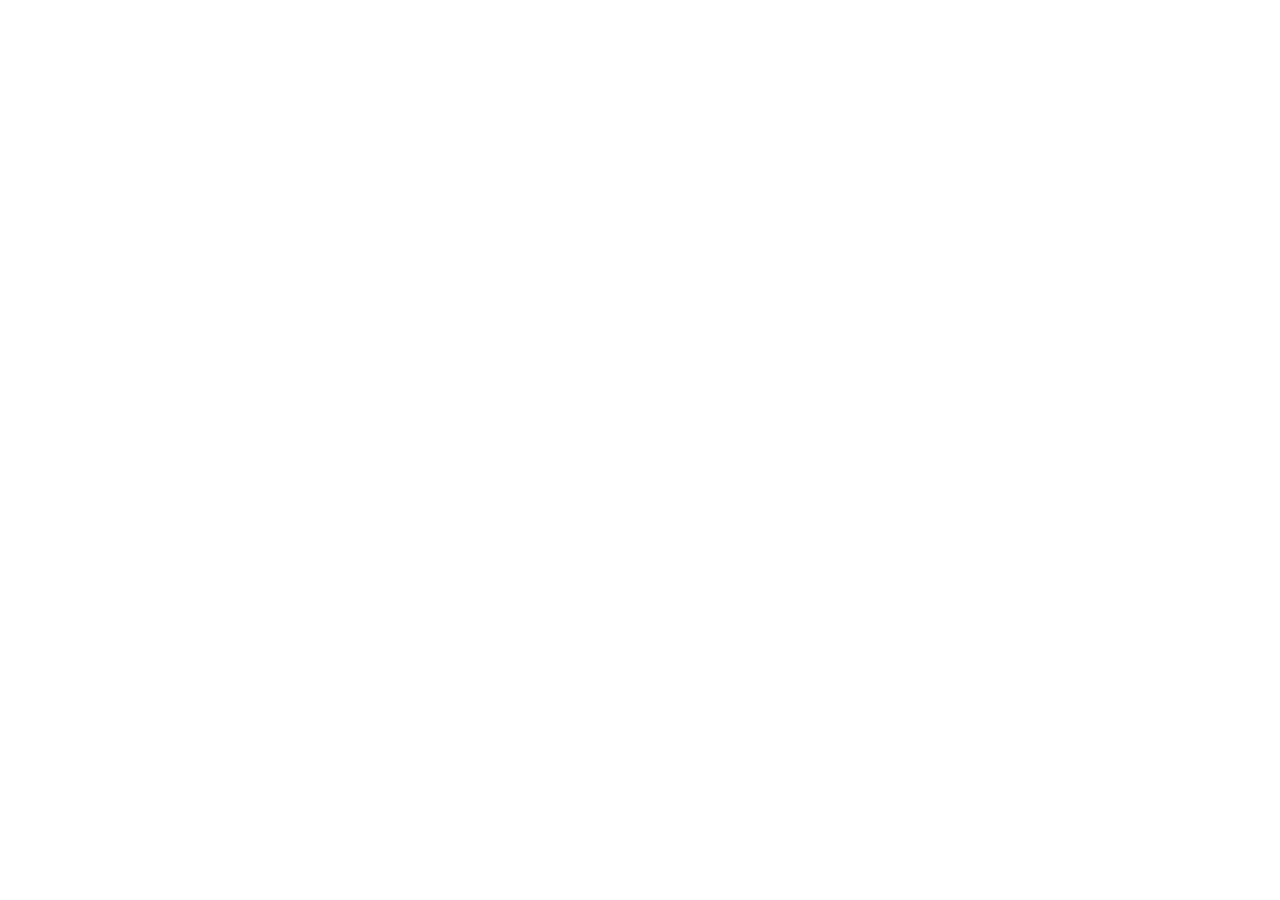
==== commit 96bd8f38: "Fix blank page by matching browser routing to GitHub Pages paths" ====
--- a/index.html
+++ b/index.html
@@ -10,7 +10,7 @@
       rel="stylesheet"
     />
     <title>WOLFART Design — 3 концепции лендинга</title>
-    <script type="module" crossorigin src="./assets/index-DZqx8m9X.js"></script>
+    <script type="module" crossorigin src="./assets/index-DZqx8m9X.js?v=20261014-routing"></script>
     <link rel="stylesheet" crossorigin href="./assets/index-DM4PFyX5.css">
   </head>
   <body>
